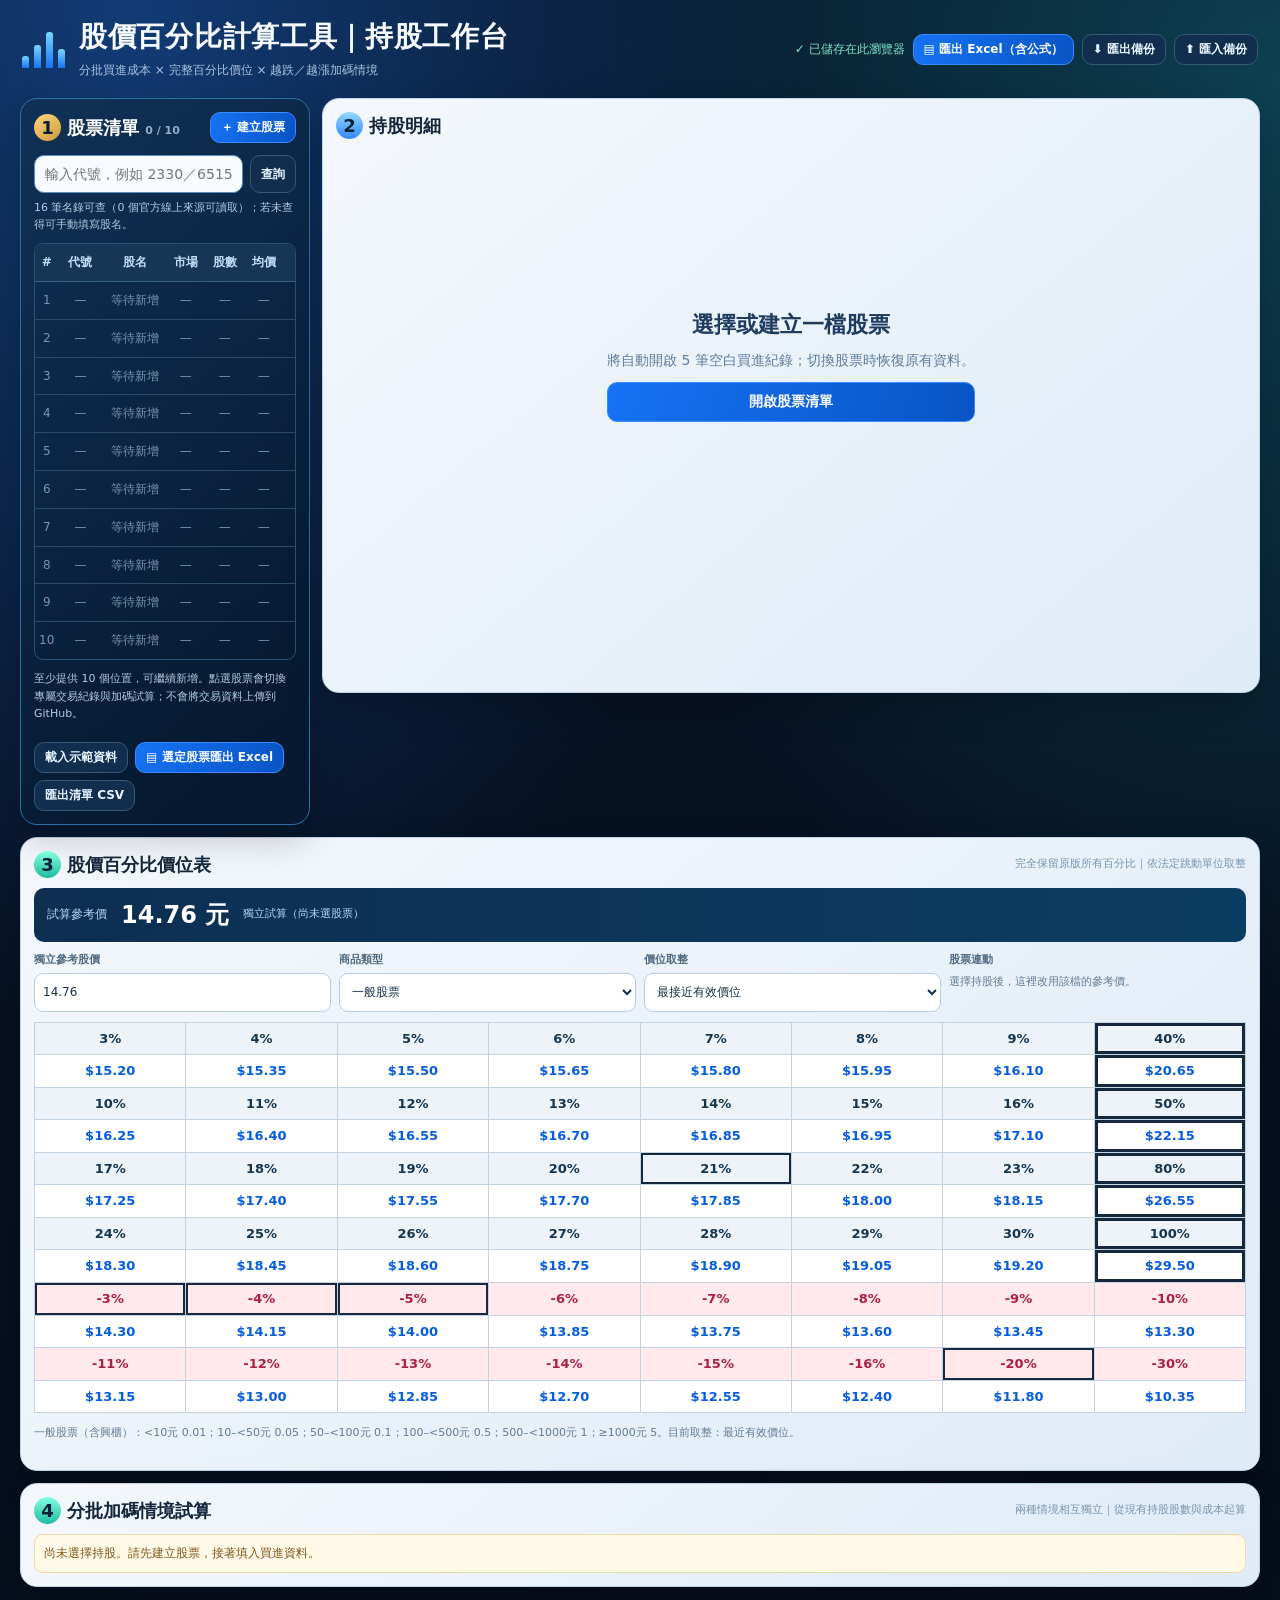
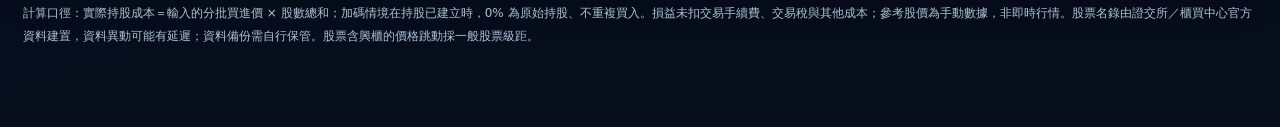
==== index.html @ cc4889be "Initial commit" ====
<!doctype html>
<html lang="zh-Hant">
<head>
<meta charset="utf-8">
<meta name="viewport" content="width=device-width, initial-scale=1, viewport-fit=cover">
<meta name="theme-color" content="#081426">
<meta name="description" content="台股持股管理、分批買進加權成本與漲跌百分比模擬工作台">
<title>股價百分比計算工具｜持股工作台</title>
<style>
:root{color-scheme:dark;--bg:#061021;--navy:#102846;--deep:#08182e;--slate:#193755;--line:#254766;--accent:#57b6ff;--blue:#0867e8;--green:#10d49f;--red:#ff6676;--ink:#13263c;--mute:#7894b0;--white:#f7fbff;--light:#eaf2fc;--card:#fff;--cell:#edf3fa;--radius:17px;--shadow:0 14px 36px #0003}
*{box-sizing:border-box}html{scroll-behavior:smooth}body{margin:0;background:radial-gradient(ellipse at 10% 0%,#123b75 0%,transparent 42%),radial-gradient(ellipse at 100% 5%,#0d4051 0%,transparent 41%),linear-gradient(165deg,#07162a,#060d1b 90%);color:var(--white);font-family:Inter,"Noto Sans TC","PingFang TC","Microsoft JhengHei",system-ui,sans-serif;font-size:14px;font-variant-numeric:tabular-nums;min-height:100vh}
button,input,select{font:inherit}button{cursor:pointer}button:disabled{cursor:not-allowed;opacity:.5}input,select{min-width:0}.shell{max-width:1560px;margin:auto;padding:18px 20px 65px}.topbar{display:flex;align-items:center;justify-content:space-between;gap:18px;padding:0 2px 18px}.brand{display:flex;align-items:center;gap:14px}.logo{display:flex;align-items:end;gap:5px;height:38px}.logo i{display:block;width:7px;border-radius:3px 3px 0 0;background:linear-gradient(#76d7ff,#1773f7)}.logo i:nth-child(1){height:12px}.logo i:nth-child(2){height:23px}.logo i:nth-child(3){height:36px}.logo i:nth-child(4){height:19px}h1{font-size:clamp(21px,2.2vw,30px);margin:0;font-weight:850;letter-spacing:.025em}.tagline{margin:5px 0 0;color:#aac3df;font-size:12px;line-height:1.6}.top-actions{display:flex;align-items:center;gap:8px;flex-wrap:wrap;justify-content:flex-end}.btn{border:1px solid #375777;background:#122e4e;color:#e8f5ff;border-radius:10px;padding:10px 14px;font-weight:750;min-height:39px;transition:.15s}.btn:hover{filter:brightness(1.17)}.btn.primary{background:linear-gradient(105deg,#1673f4,#0954c6);border-color:#398bff;color:white}.btn.ghost{background:#fff;border-color:#ccdcf0;color:#2157aa}.btn.soft{background:#e6f1ff;color:#1557ac;border-color:#a1c8ff}.btn.warn{border-color:#f2b9c0;color:#b4233a;background:#fff4f5}.btn.small{padding:6px 10px;min-height:31px;font-size:12px}.saving{font-size:12px;color:#80e5c6;white-space:nowrap}.dashboard{display:grid;grid-template-columns:minmax(280px,330px) minmax(0,1fr);gap:12px;align-items:start}.dark-panel{background:linear-gradient(140deg,#103156,#061930 87%);border:1px solid #2871a4;border-radius:var(--radius);box-shadow:var(--shadow);min-width:0}.light-panel{background:linear-gradient(140deg,#f4f8fd,#dfebf7);border:1px solid #c0d5e8;color:var(--ink);border-radius:var(--radius);padding:13px;min-width:0;box-shadow:var(--shadow)}.panel-head{display:flex;align-items:center;justify-content:space-between;gap:8px;flex-wrap:wrap;margin-bottom:12px}.panel-head h2,.panel-head h3{font-size:18px;margin:0;font-weight:850}.panel-head small{font-size:11px;color:var(--mute);line-height:1.5}.panel-head .subtle{color:#94afca}.number-badge{display:inline-grid;place-items:center;border-radius:50%;width:27px;height:27px;color:#062136;font-weight:900;background:linear-gradient(145deg,#ffd47d,#c99e3e);margin-right:6px}.number-badge.blue{background:linear-gradient(#94d9ff,#3089ff)}.number-badge.teal{background:linear-gradient(#83ffe1,#1ebca2)}.number-badge.rose{background:linear-gradient(#ffacb8,#ee6782)}
.watchlist{padding:13px;min-height:595px}.watchlist .panel-head h2{color:white}.searchline{display:flex;gap:7px;margin-bottom:7px}.lookup{flex:1;min-width:0;border-radius:10px;background:#f8fbff;border:1px solid #5d8db9;color:#122d4a;padding:10px;font-size:14px}.market-line{color:#b4cbe1;min-height:29px;font-size:11px;line-height:1.5}.watch-scroll{overflow-x:auto;max-width:100%;border-radius:9px;border:1px solid #285176}.watch-table{width:100%;border-collapse:collapse;table-layout:fixed;font-size:12px}.watch-table th{background:#173655;color:#c3def8;border-bottom:1px solid #386080}.watch-table td,.watch-table th{padding:10px 3px;text-align:center;overflow-wrap:anywhere;line-height:1.4}.watch-table tr{border-bottom:1px solid #294b68}.watch-table tr:last-child{border:0}.watch-table tbody tr[data-stock-id]{cursor:pointer}.watch-table tbody tr[data-stock-id]:hover{background:#1d4772}.watch-table tr.selected{background:linear-gradient(90deg,#0e6bee,#174eaa)}.watch-table td.name{font-weight:750}.watch-table .empty-slot{color:#7894b0}.icon-btn{background:transparent;color:inherit;border:0;font-size:15px;padding:4px;min-width:22px}.icon-btn:hover{color:#ff9ea8}.meta{font-size:11px;color:#b4cbe1;line-height:1.6;margin-top:10px}.muted{color:var(--mute)}.right-column{min-width:0}.detail{min-height:595px}.detail-grid{display:grid;grid-template-columns:minmax(175px,.65fr) minmax(0,1.3fr) minmax(175px,.75fr);gap:9px}.section-box{background:#fff;border:1px solid #c7d7e6;border-radius:12px;overflow:hidden;min-width:0}.section-top{padding:9px 10px;font-size:13px;font-weight:850;background:linear-gradient(95deg,#0b2e56,#0c496a);color:white}.summary-box{background:linear-gradient(135deg,#072a50,#0b2442);color:white;border:1px solid #21628b}.summary-box .section-top{background:transparent;color:#a2e5ff}.summary-inner{padding:10px}.summary-number{font-size:24px;font-weight:900;margin:8px 0 3px;overflow-wrap:anywhere}.summary-sub{font-size:12px;color:#b3cbe1;line-height:1.6}.stat-list{display:grid;gap:8px;padding:10px}.stat-row{display:flex;justify-content:space-between;align-items:baseline;gap:10px;padding-bottom:8px;border-bottom:1px solid #e0e9f3}.stat-row:last-child{border:0}.stat-row strong{font-size:16px;text-align:right}.stat-row span{color:#54708a;font-size:12px}.stat-row .gain{color:#007f63}.stat-row .loss{color:#d92d42}.purchase-wrap{padding:8px}.purchase-table{border-collapse:collapse;width:100%;table-layout:fixed;text-align:center;color:#17304c;font-size:12px}.purchase-table th{background:#e4edf7;color:#2b4663}.purchase-table th,.purchase-table td{border:1px solid #cbdbea;padding:5px 3px;overflow-wrap:anywhere}.purchase-table input{width:100%;padding:7px 5px;border:1px solid #bed0e2;border-radius:6px;background:#fbfdff;color:#1a3552;text-align:right;font-size:13px}.purchase-table input:focus,.field input:focus,.field select:focus{outline:2px solid #54a9f6;outline-offset:1px}.purchase-table .disabled-cost{color:#4d6880;font-weight:750;font-size:11px}.tools-row{display:flex;gap:7px;flex-wrap:wrap;align-items:center;padding:8px 0 0}.field-grid{display:grid;grid-template-columns:1.1fr .85fr 1.1fr .85fr;gap:9px;margin-bottom:12px}.field{display:flex;flex-direction:column;gap:5px;min-width:0}.field span{font-size:11px;color:#4e6781;font-weight:750;line-height:1.35}.field input,.field select{min-width:0;max-width:100%;width:100%;padding:10px 9px;border:1px solid #bbcee1;background:#fff;color:#17304c;border-radius:9px;font-size:14px;min-height:39px}.field.inline{flex-direction:row;align-items:center}.field.inline span{min-width:55px}.stock-title{display:flex;align-items:center;gap:9px;flex-wrap:wrap;font-size:20px;font-weight:900}.badge{padding:4px 7px;border-radius:7px;background:#d9eaff;color:#1453ad;font-size:11px}.badge.emerge{background:#fdf0c8;color:#7b5b04}.badge.etf{background:#d9f7ec;color:#047857}.section-note{font-size:11px;line-height:1.65;color:#647b93;min-height:22px}.select-empty{height:430px;display:grid;place-content:center;text-align:center;gap:12px;color:#607d9d;padding:20px}.select-empty strong{font-size:22px;color:#203b60}.flat-actions{display:flex;gap:8px;flex-wrap:wrap;margin-top:10px}
.calculator,.simulators{margin-top:12px}.calculator .panel-head,.simulators .panel-head{margin:0 0 10px}.price-hero{display:flex;align-items:center;gap:14px;flex-wrap:wrap;padding:11px 13px;background:linear-gradient(92deg,#0e2e53,#0b3d61);border-radius:10px;color:white;margin-bottom:11px}.hero-label{font-size:12px;color:#bbd9f2}.hero-price{font-size:24px;font-weight:900}.hero-desc{font-size:11px;color:#b5d9f5;line-height:1.5}.controlstrip{display:grid;grid-template-columns:repeat(4,minmax(0,1fr));gap:8px;margin-bottom:10px}.controlstrip .field input,.controlstrip .field select{font-size:12px;padding:8px}.pct-matrix{width:100%;border-collapse:collapse;table-layout:fixed;color:#163550;font-size:13px}.pct-matrix td{border:1px solid #c4d3e2;text-align:center;padding:7px 3px;min-width:0;overflow-wrap:anywhere;line-height:1.35}.pct-matrix tr:nth-child(4n+1) td,.pct-matrix tr:nth-child(4n+3) td{background:#edf3f8}.pct-matrix .up-head{background:#eef4fb;font-weight:850}.pct-matrix .down-head{background:#ffe9ed!important;color:#ac2041;font-weight:850}.pct-matrix .pct-price{color:#075dde;font-weight:850;background:#fff}.pct-matrix .focus{box-shadow:inset 0 0 0 2px #15283e}.pct-matrix .special{box-shadow:inset 0 0 0 3px #15283e}.pct-mobile{display:none}.pct-group-title{font-size:12px;font-weight:900;margin:10px 0 7px;color:#324f6d}.pct-cards{display:grid;grid-template-columns:repeat(4,minmax(0,1fr));gap:5px}.pct-card{border:1px solid #c7d6e6;border-radius:7px;overflow:hidden;text-align:center;min-width:0;background:white}.pct-card .pc-head{background:#e8f1fb;color:#204563;font-weight:800;padding:6px 2px;font-size:12px}.pct-card .pc-price{font-size:13px;font-weight:850;color:#0565e3;padding:7px 2px;overflow-wrap:anywhere}.pct-card.down .pc-head{background:#ffe5ea;color:#a42644}.pct-card.focus{outline:2px solid #253b55}.pct-card.special{outline:2px solid #253b55}
.simulator-grid{display:grid;grid-template-columns:repeat(2,minmax(0,1fr));gap:10px}.sim-panel{min-width:0;border:1px solid #cbdce9;border-radius:13px;overflow:hidden;background:white}.sim-header{display:flex;gap:9px;align-items:center;justify-content:space-between;padding:10px;flex-wrap:wrap;color:#0c3b46;background:linear-gradient(90deg,#d2f9f0,#effffc)}.sim-header.up{background:linear-gradient(90deg,#ffe5ed,#fff7f9);color:#893048}.sim-header strong{font-size:16px}.sim-header small{display:block;font-size:11px;margin-top:3px;line-height:1.45;color:#587387}.sim-toolbar{display:grid;grid-template-columns:1fr 1fr;gap:8px;padding:9px;background:#f5f9fd}.sim-toolbar .field input{font-size:12px;padding:7px}.scenario-scroller{max-width:100%;overflow-x:auto;border-top:1px solid #d2dfea;scrollbar-color:#8caecf #edf2f7;scrollbar-width:thin}.scenario-table{min-width:890px;width:100%;border-collapse:collapse;table-layout:fixed;color:#17304d;font-size:12px}.scenario-table th,.scenario-table td{border:1px solid #d5e1ec;padding:7px 4px;text-align:center;line-height:1.35;overflow-wrap:anywhere}.scenario-table th{background:#e5eff8;color:#183e5f;font-weight:800}.scenario-table th.group-header{background:#d5e3f2}.scenario-table .sticky-first{position:sticky;left:0;z-index:1;background:#f5f9fc}.scenario-table th.sticky-first{background:#dceaf5;z-index:2}.scenario-table .sticky-second{position:sticky;left:46px;z-index:1;background:#f5f9fc}.scenario-table th.sticky-second{background:#dceaf5;z-index:2}.scenario-table .gain{color:#008b68;font-weight:800}.scenario-table .loss{color:#d82d43;font-weight:800}.scenario-table .zero{color:#475569}.scenario-table tbody tr:hover td{background:#f2f8ff}.sim-cards{display:none;padding:8px}.sim-card{border:1px solid #cfdeec;border-radius:10px;background:#fff;margin-bottom:8px;overflow:hidden}.sim-card-main{display:grid;grid-template-columns:1fr 1fr 1fr;gap:6px;padding:9px}.sim-card-title{display:flex;justify-content:space-between;font-weight:850;background:#edf4fc;padding:9px 10px;gap:8px}.sim-card-title.down{background:#e1faf3}.sim-card-title.up{background:#fff0f3}.sim-card label{color:#667e95;font-size:11px;display:block}.sim-card strong{color:#173551;font-size:14px;overflow-wrap:anywhere}.sim-card strong.gain{color:#007f62}.sim-card strong.loss{color:#cd2c43}.sim-card details{padding:8px 10px;border-top:1px solid #d3e1ec;font-size:12px;color:#1c405c}.sim-card details summary{cursor:pointer;font-weight:800}.return-grid{display:grid;grid-template-columns:repeat(2,1fr);gap:7px;margin-top:8px}.return-box{border-radius:7px;background:#f0f6fc;padding:8px;font-size:11px}.return-box b{display:block;font-size:13px;margin-top:4px}.return-box b.gain{color:#008365}.return-box b.loss{color:#db2741}.scroll-hint{font-size:11px;color:#496b89;background:#eff6fc;padding:7px 10px;border-top:1px solid #d6e2ee}.footnote{color:#aec1d7;font-size:12px;line-height:1.85;padding:15px 3px}.footnote a{color:#9ed5ff}.notice{background:#fff9e8;border:1px solid #f3d89f;color:#80561b;padding:9px;border-radius:9px;font-size:12px;line-height:1.6}.feedback{font-size:12px;line-height:1.5;color:#e8d295}.mobile-tabs,.mobile-bottom{display:none}.empty-state{padding:20px;text-align:center;color:#597b98;background:#f4f9fd;border:1px dashed #b2c8da;border-radius:11px}.hide{display:none!important}.pct-placeholder{color:#587998;padding:25px;text-align:center}.toast{position:fixed;z-index:50;bottom:24px;left:50%;transform:translate(-50%,15px);background:#153958;color:white;border:1px solid #5f8ebd;border-radius:12px;padding:12px 18px;box-shadow:0 18px 35px #0005;opacity:0;pointer-events:none;transition:.2s;max-width:min(92vw,540px);line-height:1.5;font-size:13px}.toast.on{opacity:1;transform:translate(-50%,0)}.sr-only{position:absolute;width:1px;height:1px;padding:0;margin:-1px;overflow:hidden;clip:rect(0,0,0,0);white-space:nowrap;border:0}
@media(max-width:1280px){.dashboard{grid-template-columns:290px minmax(0,1fr)}.detail-grid{grid-template-columns:minmax(0,1fr) minmax(0,1.65fr)}.stats-panel{grid-column:1/-1}.stat-list{grid-template-columns:repeat(3,minmax(0,1fr))}.field-grid{grid-template-columns:repeat(2,minmax(0,1fr))}}
@media(max-width:950px){.dashboard{grid-template-columns:1fr}.watchlist{min-height:0}.detail{min-height:0}.detail-grid{grid-template-columns:minmax(0,1fr) minmax(0,1.4fr)}.simulator-grid{grid-template-columns:1fr}.watch-table td,.watch-table th{padding:8px 4px}}
@media(max-width:640px){.shell{padding:10px 10px calc(90px + env(safe-area-inset-bottom))}.topbar{gap:8px;align-items:flex-start;padding:5px 1px 12px}.brand{gap:9px}.logo{height:30px;gap:4px}.logo i{width:5px}.logo i:nth-child(3){height:28px}h1{font-size:18px}.tagline{font-size:10px;margin-top:3px;max-width:300px}.top-actions{gap:4px}.top-actions .btn{display:none}.top-actions .saving{font-size:10px}.dashboard{display:block}.light-panel{padding:9px;border-radius:13px}.dark-panel{border-radius:13px}.panel-head h2{font-size:16px}.watchlist{padding:10px;min-height:0}.watch-table{font-size:12px}.watch-table td,.watch-table th{padding:10px 4px}.mobile-bottom{position:fixed;z-index:35;bottom:0;left:0;right:0;height:calc(62px + env(safe-area-inset-bottom));padding:0 6px env(safe-area-inset-bottom);background:#071c33;border-top:1px solid #286092;display:grid;grid-template-columns:repeat(4,1fr);box-shadow:0 -8px 24px #0006}.mobile-bottom button{background:transparent;color:#91afcc;border:0;font-weight:800;font-size:11px;display:flex;flex-direction:column;justify-content:center;gap:4px;align-items:center}.mobile-bottom button strong{font-size:19px;line-height:1}.mobile-bottom button.active{color:#69c8ff;background:#123a63}.dashboard-panel,.calculator,.simulators{display:none}.mobile-view-list .list-pane,.mobile-view-detail .detail-pane,.mobile-view-calc .calculator,.mobile-view-sim .simulators{display:block}.mobile-view-detail .list-pane{display:none}.detail-grid{grid-template-columns:1fr}.stats-panel{grid-column:auto}.stat-list{grid-template-columns:repeat(2,minmax(0,1fr))}.stat-row{display:block;padding-bottom:5px}.stat-row strong{display:block;margin-top:4px;text-align:left}.field-grid{grid-template-columns:repeat(2,minmax(0,1fr))}.field input,.field select{font-size:14px}.purchase-table th,.purchase-table td{padding:5px 3px}.controlstrip{grid-template-columns:repeat(2,minmax(0,1fr))}.price-hero{padding:10px}.hero-price{font-size:22px}.pct-matrix{display:none}.pct-mobile{display:block}.pct-group-title{margin:13px 0 6px}.simulator-grid{grid-template-columns:1fr}.sim-toolbar{grid-template-columns:1fr 1fr}.scenario-scroller{display:none}.sim-cards{display:block}.mobile-tabs{display:flex;gap:5px;padding:8px 0}.mobile-tabs button{flex:1;padding:9px 3px;border:1px solid #b9d2ea;background:#e3effb;color:#244d72;font-size:12px;border-radius:8px;font-weight:800}.mobile-tabs button.active{background:#176fe8;border-color:#176fe8;color:white}@media(max-width:640px){.sim-panel.mobile-hide{display:none}}.scroll-hint{display:none}.saving{font-size:10px}.top-actions .mobile-menu{display:block;font-size:12px}.footnote{display:none}.toast{bottom:calc(73px + env(safe-area-inset-bottom))}.select-empty{height:360px}}
@media(min-width:641px){.mobile-menu{display:none!important}}
@media(max-width:385px){.pct-cards{grid-template-columns:repeat(3,minmax(0,1fr))}.field-grid{grid-template-columns:1fr 1fr}.stock-title{font-size:17px}}
@media print{body{background:white;color:#122a43}.shell{padding:0}.top-actions,.mobile-bottom,.btn,.watchlist .searchline,.watchlist .market-line{display:none}.dashboard{display:block}.dark-panel{box-shadow:none}.watchlist{background:white;color:#172e4a;min-height:0}.light-panel{box-shadow:none}.detail-grid{grid-template-columns:1fr 2fr 1fr}.simulator-grid{grid-template-columns:1fr}.scenario-scroller{overflow:visible}.scenario-table{min-width:0}.footnote{color:#37465a}}
</style>
</head>
<body class="mobile-view-list">
<div class="shell">
<header class="topbar"><div class="brand"><div class="logo" aria-hidden="true"><i></i><i></i><i></i><i></i></div><div><h1>股價百分比計算工具｜持股工作台</h1><p class="tagline">分批買進成本 × 完整百分比價位 × 越跌／越漲加碼情境</p></div></div><div class="top-actions"><span class="saving" id="saveIndicator">資料儲存於此瀏覽器</span><button class="btn primary small" id="xlsxBtn" title="將目前選定股票的持股紀錄、百分比及兩種加碼試算匯出成含公式 Excel">▤ 匯出 Excel（含公式）</button><button class="btn small" id="exportBtn">⬇ 匯出備份</button><button class="btn small" id="importBtn">⬆ 匯入備份</button><button class="btn small mobile-menu" id="quickMenu">⋯ 更多</button><input id="importFile" type="file" accept="application/json,.json" class="hide" aria-label="匯入備份檔"></div></header>
<div class="dashboard">
 <aside class="dark-panel watchlist list-pane dashboard-panel" id="stockListSection"><div class="panel-head"><h2><span class="number-badge">1</span>股票清單 <small class="subtle" id="slotCount">0 / 10</small></h2><button id="addStockBtn" class="btn primary small">＋ 建立股票</button></div>
  <label class="sr-only" for="stockCode">輸入代號</label><div class="searchline"><input id="stockCode" class="lookup" placeholder="輸入代號，例如 2330／6515／6987" autocomplete="off" maxlength="12"><button id="lookupBtn" class="btn small">查詢</button></div>
  <div id="lookupHint" class="market-line" role="status">正在載入股票名錄…</div><div id="stockSuggestions" class="meta"></div>
  <div class="watch-scroll"><table class="watch-table"><colgroup><col style="width:9%"><col style="width:17%"><col style="width:25%"><col style="width:14%"><col style="width:16%"><col style="width:14%"><col style="width:5%"></colgroup><thead><tr><th>#</th><th>代號</th><th>股名</th><th>市場</th><th>股數</th><th>均價</th><th><span class="sr-only">刪除</span></th></tr></thead><tbody id="stockRows"></tbody></table></div>
  <p class="meta">至少提供 10 個位置，可繼續新增。點選股票會切換專屬交易紀錄與加碼試算；不會將交易資料上傳到 GitHub。</p>
  <div class="tools-row"><button class="btn small" id="demoBtn">載入示範資料</button><button class="btn primary small" id="xlsxListBtn">▤ 選定股票匯出 Excel</button><button class="btn small" id="csvBtn">匯出清單 CSV</button></div>
 </aside>
 <section class="light-panel detail detail-pane dashboard-panel" id="detailSection"><div class="panel-head"><h2><span class="number-badge blue">2</span><span id="stockHeading">持股明細</span></h2><span class="section-note" id="stockBadge"></span></div><div id="emptyDetail" class="select-empty"><strong>選擇或建立一檔股票</strong><span>將自動開啟 5 筆空白買進紀錄；切換股票時恢復原有資料。</span><button class="btn primary" id="gotoListBtn">開啟股票清單</button></div>
 <div id="detailBody" class="hide"><div class="field-grid"><label class="field"><span>股名（資料源無法辨識時可手動填入）</span><input id="stockName" placeholder="股名" maxlength="60"></label><label class="field"><span>商品類型</span><select id="stockKind"><option value="stock">一般股票</option><option value="etf">ETF</option></select></label><label class="field"><span>參考股價（手動，可模擬）</span><input id="referencePrice" type="number" min="0.01" step="any" inputmode="decimal" placeholder="例如 1025"></label><label class="field"><span>價位取整方式</span><select id="rounding"><option value="nearest">最接近有效價位</option><option value="outward">上漲向上／下跌向下</option><option value="floor">一律向下</option><option value="ceil">一律向上</option><option value="raw">不修正</option></select></label></div>
 <div class="detail-grid"><section class="section-box summary-box"><div class="section-top">▣ 選定股票</div><div class="summary-inner"><div id="summaryStock" style="font-weight:850;font-size:18px">—</div><div class="summary-sub" id="summaryMarket">—</div><div class="summary-number" id="summaryRef">—</div><div class="summary-sub">參考股價（手動輸入，非即時行情）</div><div id="validTickNotice" class="summary-sub" style="margin-top:14px"></div></div></section>
 <section class="section-box"><div class="section-top">▣ 分批買進紀錄（預設 5 筆）</div><div class="purchase-wrap"><table class="purchase-table"><colgroup><col style="width:12%"><col style="width:30%"><col style="width:25%"><col style="width:24%"><col style="width:9%"></colgroup><thead><tr><th>序</th><th>價格（元）</th><th>股數</th><th>投入成本</th><th>刪</th></tr></thead><tbody id="purchaseRows"></tbody></table><div class="tools-row"><button class="btn primary small" id="xlsxDetailBtn">▤ 匯出含公式 Excel</button><button class="btn soft small" id="addPurchaseBtn">＋ 增加一筆</button><button class="btn ghost small" id="resetPurchaseBtn">清空買進資料</button></div><p class="section-note" id="purchaseWarning"></p></div></section>
 <section class="section-box stats-panel"><div class="section-top">▣ 持股統計（實際輸入）</div><div class="stat-list"><div class="stat-row"><span>累積股數</span><strong id="statQty">—</strong></div><div class="stat-row"><span>持有總成本</span><strong id="statCost">—</strong></div><div class="stat-row"><span>加權均價</span><strong id="statAvg">—</strong></div><div class="stat-row"><span>參考市值</span><strong id="statMarketValue">—</strong></div><div class="stat-row"><span>帳面損益</span><strong id="statPnL">—</strong></div><div class="stat-row"><span>損益率</span><strong id="statReturn">—</strong></div></div></section></div>
 </div></section>
</div>
<section class="light-panel calculator" id="calcSection"><div class="panel-head"><h2><span class="number-badge teal">3</span>股價百分比價位表</h2><small>完全保留原版所有百分比｜依法定跳動單位取整</small></div>
 <div class="price-hero"><span class="hero-label">試算參考價</span><strong class="hero-price" id="calcPrice">14.76 元</strong><span class="hero-desc" id="calcStock">獨立試算（尚未選股票）</span></div>
 <div id="standaloneControls" class="controlstrip"><label class="field"><span>獨立參考股價</span><input id="standalonePrice" type="number" min="0.01" step="any" value="14.76" inputmode="decimal"></label><label class="field"><span>商品類型</span><select id="standaloneKind"><option value="stock">一般股票</option><option value="etf">ETF</option></select></label><label class="field"><span>價位取整</span><select id="standaloneRounding"><option value="nearest">最接近有效價位</option><option value="outward">上漲向上／下跌向下</option><option value="floor">一律向下</option><option value="ceil">一律向上</option><option value="raw">不修正</option></select></label><div class="field"><span>股票連動</span><div class="section-note">選擇持股後，這裡改用該檔的參考價。</div></div></div>
 <div id="pctGrid" class="pct-matrix-wrapper"><table class="pct-matrix" aria-label="所有百分比價位"><tbody id="percentDesktop"></tbody></table><div id="percentMobile" class="pct-mobile"></div></div><div id="pctEmpty" class="pct-placeholder hide">這檔股票尚未設定參考股價。請切到「持股明細」填入價格。</div><p class="section-note" id="tickRuleLine">一般股票的跳動單位依價位級距計算；ETF 則採不同級距。</p>
</section>
<section class="light-panel simulators" id="simSection"><div class="panel-head"><h2><span class="number-badge teal">4</span>分批加碼情境試算</h2><small>兩種情境相互獨立｜從現有持股股數與成本起算</small></div><div id="simNote" class="notice">尚未選擇持股。可先使用上方百分比表；新增股票後才能進行連動模擬。</div>
 <div class="mobile-tabs"><button type="button" class="active" data-simtab="down">↓ 越跌越買</button><button type="button" data-simtab="up">↑ 越漲越買</button></div>
 <div class="simulator-grid" id="simGrid">
 <section class="sim-panel" id="downPanel"><div class="sim-header"><div><strong>↓ 越跌越買</strong><small>跌至指定階段逐筆加碼，並觀察回漲損益</small></div><span class="badge">風險情境</span></div><div class="sim-toolbar"><label class="field"><span>加碼階梯 %（以逗號分隔）</span><input id="downSteps" value="0,-3,-5,-10,-15,-20,-30" aria-label="下跌百分比階梯"></label><label class="field"><span>每階預計加碼股數</span><input id="downQty" type="number" min="1" step="1" inputmode="numeric" value="1000"></label></div><div class="scenario-scroller"><table class="scenario-table" id="downTable"></table></div><div class="sim-cards" id="downCards"></div><div class="scroll-hint">⇆ 表格可橫向捲動；左側「序／階段」固定顯示。</div></section>
 <section class="sim-panel" id="upPanel"><div class="sim-header up"><div><strong>↑ 越漲越買</strong><small>漲至指定階段逐筆加碼，並觀察回跌損益</small></div><span class="badge">風險情境</span></div><div class="sim-toolbar"><label class="field"><span>加碼階梯 %（以逗號分隔）</span><input id="upSteps" value="0,3,5,10,15,20,30" aria-label="上漲百分比階梯"></label><label class="field"><span>每階預計加碼股數</span><input id="upQty" type="number" min="1" step="1" inputmode="numeric" value="1000"></label></div><div class="scenario-scroller"><table class="scenario-table" id="upTable"></table></div><div class="sim-cards" id="upCards"></div><div class="scroll-hint">⇆ 表格可橫向捲動；手機版可展開各階段的回漲／回跌損益。</div></section></div>
</section>
<footer class="footnote">計算口徑：實際持股成本＝輸入的分批買進價 × 股數總和；加碼情境在持股已建立時，0% 為原始持股、不重複買入。損益未扣交易手續費、交易稅與其他成本；參考股價為手動數據，非即時行情。股票名錄由證交所／櫃買中心官方資料建置，資料異動可能有延遲；資料備份需自行保管。股票含興櫃的價格跳動採一般股票級距。</footer>
</div>
<nav class="mobile-bottom" aria-label="手機主選單"><button data-view="list" class="active"><strong>▦</strong>股票清單</button><button data-view="detail"><strong>▣</strong>持股明細</button><button data-view="calc"><strong>▥</strong>百分比表</button><button data-view="sim"><strong>▤</strong>加碼試算</button></nav>
<div id="toast" class="toast" role="status" aria-live="polite"></div>
<script src="./excel_export.js"></script>
<script>
'use strict';
(()=>{
const KEY='tw-stock-workbench-v2';
const $=id=>document.getElementById(id);
const defaults=()=>({version:2,selected:null,stocks:[],standalone:{reference:'14.76',kind:'stock',rounding:'nearest'}});
let state=loadState(), directory=new Map(),lookupStatus='載入名錄中…',mobileTab='down', saveTimer;
const gridRows=[[3,4,5,6,7,8,9,40],[10,11,12,13,14,15,16,50],[17,18,19,20,21,22,23,80],[24,25,26,27,28,29,30,100],[-3,-4,-5,-6,-7,-8,-9,-10],[-11,-12,-13,-14,-15,-16,-20,-30]];
const mobileUp=[...Array.from({length:28},(_,i)=>i+3),40,50,80,100];
const mobileDown=[...Array.from({length:14},(_,i)=>-i-3),-20,-30];
const n=v=>{if(v===''||v===null||v===undefined)return NaN;const x=Number(v);return Number.isFinite(x)?x:NaN};
const clean=v=>Number.isFinite(v)?Math.round((v+Number.EPSILON)*100)/100:0;
const fmt=(v,d=2)=>Number.isFinite(v)?v.toLocaleString('zh-TW',{minimumFractionDigits:d,maximumFractionDigits:d}):'—';
const money=v=>Number.isFinite(v)?'$'+fmt(v):'—';
const pct=v=>Number.isFinite(v)?fmt(100*v)+'%':'—';
const signed=v=>!Number.isFinite(v)?'—':(v>0?'+':'')+fmt(v);
const pcls=v=>!Number.isFinite(v)||Math.abs(v)<1e-8?'zero':v>0?'gain':'loss';
const html=s=>String(s??'').replace(/[&<>"']/g,c=>({'&':'&amp;','<':'&lt;','>':'&gt;','"':'&quot;',"'":'&#39;'}[c]));
const id=()=>typeof crypto!=='undefined'&&crypto.randomUUID?crypto.randomUUID():'id'+Date.now()+Math.random().toString(36).slice(2);
function seedBuys(){return Array.from({length:5},()=>({price:'',qty:''}));}
function newStock(code,name,market,kind){return {id:id(),code,name:name||'',market:market||'待確認',kind:kind||(/^00\d{3,5}[A-Za-z]?$/.test(code)?'etf':'stock'),reference:'',rounding:'nearest',buys:seedBuys(),downSteps:'0,-3,-5,-10,-15,-20,-30',upSteps:'0,3,5,10,15,20,30',downQty:'1000',upQty:'1000'};}
function loadState(){try{const j=JSON.parse(localStorage.getItem(KEY)||'null');if(j&&j.version===2&&Array.isArray(j.stocks)&&j.stocks.length<=200&&typeof j.standalone==='object')return j;}catch(e){console.warn('載入本機紀錄失敗',e);}return defaults();}
function save(){try{localStorage.setItem(KEY,JSON.stringify(state));$('saveIndicator').textContent='✓ 已儲存在此瀏覽器';clearTimeout(saveTimer);saveTimer=setTimeout(()=>$('saveIndicator').textContent='資料儲存於此瀏覽器',1400);}catch(e){$('saveIndicator').textContent='⚠ 儲存失敗';toast('無法儲存。請確認瀏覽器儲存空間或無痕模式。');}}
function current(){return state.stocks.find(s=>s.id===state.selected)||null;}
function toast(msg){$('toast').textContent=msg;$('toast').classList.add('on');clearTimeout(toast._t);toast._t=setTimeout(()=>$('toast').classList.remove('on'),4000);}
function holding(s){let qty=0,cost=0,incomplete=0;for(const b of s.buys){if(b.price===''&&b.qty==='')continue;const price=n(b.price),amount=n(b.qty);if(!(price>0&&Number.isInteger(amount)&&amount>0)){incomplete++;continue;}qty+=amount;cost+=price*amount;}return{qty,cost,avg:qty?cost/qty:0,incomplete};}
// Fixed tick grid in cents; floor/ceil search across adjoining price bands avoids boundary errors.
function tickBands(kind){return kind==='etf'?[[0,5000,1],[5000,Infinity,5]]:[[0,1000,1],[1000,5000,5],[5000,10000,10],[10000,50000,50],[50000,100000,100],[100000,Infinity,500]];}
function priceNeighbors(raw,kind){const x=raw*100;let low=NaN,high=NaN;for(const [lo,hi,tick]of tickBands(kind)){const min=lo;const max=hi===Infinity?Infinity:hi-tick;const down=Math.floor((x+1e-8)/tick)*tick;const up=Math.ceil((x-1e-8)/tick)*tick;const a=Math.min(max,Math.max(min,down));const b=Math.min(max,Math.max(min,up));if(a<=x+1e-7&&(Number.isNaN(low)||a>low))low=a;if(b>=x-1e-7&&(Number.isNaN(high)||b<high))high=b;}
 // Also consider band starting prices, which can be the nearest valid price at a boundary.
 for(const [lo] of tickBands(kind)){if(lo<=x+1e-7&&(Number.isNaN(low)||lo>low))low=lo;if(lo>=x-1e-7&&(Number.isNaN(high)||lo<high))high=lo;}
 return{low:low/100,high:high/100};}
function priceAt(base,change,kind,rounding){const raw=base*(1+change/100);if(change===0||!(raw>=0)||rounding==='raw')return raw;const {low,high}=priceNeighbors(raw,kind);if(rounding==='floor')return low;if(rounding==='ceil')return high;if(rounding==='outward')return change<0?low:change>0?high:(Math.abs(raw-low)<=Math.abs(high-raw)?low:high);return Math.abs(raw-low)<Math.abs(high-raw)?low:high;}
function tickAt(p,kind){return tickBands(kind).find(([lo,hi])=>p*100>=lo-1e-7&&p*100<hi-1e-7)?.[2]/100||0.01;}
function parseSteps(raw,direction){const parts=String(raw).split(/[,，\s;；]+/).map(t=>t.trim()).filter(Boolean);let vals=parts.map(Number).filter(Number.isFinite).filter(v=>direction==='down'?v<=0&&v>=-99:v>=0&&v<=500);vals=[...new Set([0,...vals])];vals.sort((a,b)=>direction==='down'?b-a:a-b);return vals.slice(0,25);}
const embedded=[['2330','台積電','上市'],['2317','鴻海','上市'],['2454','聯發科','上市'],['2881','富邦金','上市'],['2308','台達電','上市'],['2345','智邦','上市'],['3706','神達','上市'],['6669','緯穎','上市'],['3017','奇鋐','上市'],['8299','群聯','上櫃'],['8996','高力','上市'],['6515','穎崴','上市'],['0050','元大台灣50','上市'],['0056','元大高股息','上市'],['00878','國泰永續高股息','上市'],['00929','復華台灣科技優息','上市']];
function normalizeEntry(row,market){const code=String(row.code??row.SecuritiesCompanyCode??row['公司代號']??row.Code??row['證券代號']??row['代號']??'').trim();const name=String(row.name??row.CompanyAbbreviation??row['公司簡稱']??row['公司名稱']??row.Name??row['證券名稱']??row['名稱']??'').trim();if(!/^[A-Z0-9]{4,8}$/i.test(code)||!name)return null;return {code,name,market:row.market||market,kind:row.kind||(/^00[0-9A-Z]{2,6}$/i.test(code)?'etf':'stock')};}
function mergeDirectory(rows,market){let count=0;for(const row of rows){const entry=normalizeEntry(row,market);if(entry){directory.set(entry.code.toUpperCase(),entry);count++;}}return count;}
async function getJson(url,ms=12000){const ctrl=new AbortController();const timer=setTimeout(()=>ctrl.abort(),ms);try{const res=await fetch(url,{signal:ctrl.signal,cache:'no-store'});if(!res.ok)throw new Error('HTTP '+res.status);const data=await res.json();if(!Array.isArray(data))throw new Error('不是陣列');return data;}finally{clearTimeout(timer);}}
async function loadDirectory(){let offline=directory.size;try{const data=await getJson('./stocks.json',7000);mergeDirectory(data,'資料檔');offline=directory.size;}catch(e){console.info('未載入靜態股票名錄',e.message);}updateDirectoryHint(`內建名錄 ${offline} 筆，連線更新上市／櫃／興櫃中…`);
 const sources=[['上市','https://openapi.twse.com.tw/v1/opendata/t187ap03_L'],['上櫃','https://www.tpex.org.tw/openapi/v1/mopsfin_t187ap03_O'],['興櫃','https://www.tpex.org.tw/openapi/v1/mopsfin_t187ap03_R'],['上市 ETF 等','https://openapi.twse.com.tw/v1/exchangeReport/STOCK_DAY_ALL']];
 let ok=0;await Promise.allSettled(sources.map(async([market,url])=>{try{const rows=await getJson(url,11000);const count=mergeDirectory(rows,market);if(count)ok++;}catch(e){console.info(market+' 查詢來源受限：'+e.message);}}));
 updateDirectoryHint(`${directory.size} 筆名錄可查（${ok} 個官方線上來源可讀取）；若未查得可手動填寫股名。`);
 for(const s of state.stocks){if(!s.name||s.market==='待確認'){const item=directory.get(s.code.toUpperCase());if(item){if(!s.name)s.name=item.name;if(s.market==='待確認')s.market=item.market;}}}save();renderList();renderDetail();}
function updateDirectoryHint(t){lookupStatus=t;$('lookupHint').textContent=t;}
function queryCode(){const code=$('stockCode').value.trim().toUpperCase();const found=directory.get(code);if(!code){$('stockSuggestions').textContent='';return null;} $('stockSuggestions').textContent=found?`找到：${code} ${found.name}（${found.market}），可新增。`:`${code}：目前名錄未找到；仍可新增，並自行輸入股名。`;return found;}
function create(){const code=$('stockCode').value.trim().toUpperCase();if(!/^[0-9A-Z]{4,8}$/.test(code)){toast('請輸入 4 至 8 碼股票／ETF 代號。');return;}const match=state.stocks.find(s=>s.code.toUpperCase()===code);if(match){state.selected=match.id;save();renderAll();setView('detail');toast('這檔股票已存在，已切換到原有紀錄。');return;}if(state.stocks.length>=200){toast('此版本最多可建立 200 檔。');return;}const item=directory.get(code);const s=newStock(code,item?.name||'',item?.market||'待確認',item?.kind);state.stocks.push(s);state.selected=s.id;$('stockCode').value='';$('stockSuggestions').textContent='';save();renderAll();setView('detail');toast(`已建立 ${code}；右側已準備 5 筆空白買進欄位。`);}
function renderList(){const tbody=$('stockRows');const rows=state.stocks.map((s,i)=>{const h=holding(s);return `<tr data-stock-id="${html(s.id)}" class="${s.id===state.selected?'selected':''}" tabindex="0" aria-label="選取 ${html(s.code)} ${html(s.name)}"><td>${i+1}</td><td><b>${html(s.code)}</b></td><td class="name">${html(s.name||'待填股名')}</td><td>${html(s.market||'—')}</td><td>${h.qty?fmt(h.qty,0):'—'}</td><td>${h.qty?fmt(h.avg):'—'}</td><td><button class="icon-btn" data-delete="${html(s.id)}" aria-label="刪除 ${html(s.code)}" title="刪除股票">×</button></td></tr>`}).join('');let blanks='';for(let i=state.stocks.length;i<Math.max(state.stocks.length,10);i++)blanks+=`<tr class="empty-slot"><td>${i+1}</td><td>—</td><td>等待新增</td><td>—</td><td>—</td><td>—</td><td></td></tr>`;tbody.innerHTML=rows+blanks;$('slotCount').textContent=`${state.stocks.length} / ${Math.max(10,state.stocks.length)}`;}
function setView(view){if(!['list','detail','calc','sim'].includes(view))return;document.body.classList.remove('mobile-view-list','mobile-view-detail','mobile-view-calc','mobile-view-sim');document.body.classList.add('mobile-view-'+view);document.querySelectorAll('.mobile-bottom button').forEach(b=>b.classList.toggle('active',b.dataset.view===view));window.scrollTo({top:0,behavior:'instant'});}
function renderDetail(){const s=current();$('detailBody').classList.toggle('hide',!s);$('emptyDetail').classList.toggle('hide',!!s);$('stockHeading').textContent=s?`${s.code} ${s.name||'（股名待填）'}`:'持股明細';$('stockBadge').textContent=s?`${s.market||'待確認'}｜點選清單切換`:'';if(!s)return;
 $('stockName').value=s.name||'';$('stockKind').value=s.kind||'stock';$('referencePrice').value=s.reference??'';$('rounding').value=s.rounding||'nearest';$('purchaseRows').innerHTML=s.buys.map((b,i)=>`<tr><td>${i+1}</td><td><input aria-label="第${i+1}筆買進價格" data-row="${i}" data-key="price" type="number" min="0.01" step="any" inputmode="decimal" placeholder="買價" value="${html(b.price)}"></td><td><input aria-label="第${i+1}筆買進股數" data-row="${i}" data-key="qty" type="number" min="1" step="1" inputmode="numeric" placeholder="股數" value="${html(b.qty)}"></td><td class="disabled-cost" id="lineCost${i}">—</td><td><button class="icon-btn" data-row-remove="${i}" aria-label="清空第${i+1}筆">×</button></td></tr>`).join('');$('addPurchaseBtn').disabled=s.buys.length>=50;renderDetailComputed();}
function renderDetailComputed(){const s=current();if(!s)return;const h=holding(s),ref=n(s.reference);$('summaryStock').textContent=`${s.code} ${s.name||'待填股名'}`;$('summaryMarket').textContent=s.market||'待確認';$('summaryRef').textContent=ref>0?fmt(ref)+' 元':'尚未輸入';$('validTickNotice').textContent=ref>0&&s.rounding!=='raw'&&Math.abs(priceNeighbors(ref,s.kind).low-ref)>0.0001&&Math.abs(priceNeighbors(ref,s.kind).high-ref)>0.0001?'提醒：參考股價不在目前商品的有效跳動價位；試算值將依跳動單位修正。':'';
 $('statQty').textContent=fmt(h.qty,0)+' 股';$('statCost').textContent=money(h.cost);$('statAvg').textContent=h.qty?fmt(h.avg)+' 元':'—';$('statMarketValue').textContent=h.qty&&ref>0?money(h.qty*ref):'—';const pn=h.qty&&ref>0?h.qty*ref-h.cost:NaN;const rate=h.cost>0&&ref>0?pn/h.cost:NaN;for(const [id,value,output]of [['statPnL',pn,money(pn)],['statReturn',rate,pct(rate)]]){const el=$(id);el.textContent=output;el.className=pcls(value);}
 $('purchaseWarning').textContent=h.incomplete?`有 ${h.incomplete} 筆買進紀錄尚未同時填妥「正數價格」及「正整數股數」，暫不計入持股成本。`:'實際交易紀錄與下方模擬加碼分開保存；不含手續費與交易稅。';
 s.buys.forEach((b,i)=>{const el=$('lineCost'+i),price=n(b.price),qty=n(b.qty);if(el)el.textContent=price>0&&Number.isInteger(qty)&&qty>0?money(price*qty):'—';});}
function calcContext(){const s=current();return s?{price:n(s.reference),kind:s.kind,rounding:s.rounding,stock:s}: {price:n(state.standalone.reference),kind:state.standalone.kind,rounding:state.standalone.rounding,stock:null};}
function renderPercent(){const c=calcContext(),valid=c.price>0;$('calcPrice').textContent=valid?fmt(c.price)+' 元':'未設定';$('calcStock').textContent=c.stock?`${c.stock.code} ${c.stock.name||'（待填股名）'}｜${c.stock.market}｜非即時價格`:'獨立試算（尚未選股票）';$('standaloneControls').classList.toggle('hide',!!c.stock);$('pctGrid').classList.toggle('hide',!valid);$('pctEmpty').classList.toggle('hide',valid);$('tickRuleLine').textContent=`${c.kind==='etf'?'ETF：未滿50元每跳0.01，50元起每跳0.05':'一般股票（含興櫃）：<10元 0.01；10–<50元 0.05；50–<100元 0.1；100–<500元 0.5；500–<1000元 1；≥1000元 5'}。目前取整：${({nearest:'最近有效價位',outward:'上漲向上／下跌向下',floor:'向下',ceil:'向上',raw:'不修正'})[c.rounding]}。`;
 if(!valid)return;let table='';for(const row of gridRows){table+='<tr>';for(const v of row){const special=[40,50,80,100].includes(v),focus=[21,-3,-4,-5,-20].includes(v);table+=`<td class="${v<0?'down-head':'up-head'} ${special?'special':''} ${focus?'focus':''}">${v}%</td>`;}table+='</tr><tr>';for(const v of row){table+=`<td class="pct-price ${[40,50,80,100].includes(v)?'special':''}">${money(priceAt(c.price,v,c.kind,c.rounding))}</td>`;}table+='</tr>';} $('percentDesktop').innerHTML=table;
 const group=(title,values,down)=>`<div class="pct-group-title">${title}</div><div class="pct-cards">${values.map(v=>`<div class="pct-card ${down?'down':''} ${[21,-3,-4,-5,-20].includes(v)?'focus':''} ${[40,50,80,100].includes(v)?'special':''}"><div class="pc-head">${v}%</div><div class="pc-price">${fmt(priceAt(c.price,v,c.kind,c.rounding))}</div></div>`).join('')}</div>`;
 $('percentMobile').innerHTML=group('上漲：+3%～+30% 及 +40／50／80／100%',mobileUp,false)+group('下跌：-3%～-16% 及 -20／-30%',mobileDown,true);}
function buildScenario(c,side){const s=c.stock, base=holding(s),steps=parseSteps(s[side+'Steps'],side),addQty=n(s[side+'Qty']),validQty=Number.isInteger(addQty)&&addQty>0;let qty=base.qty,cost=base.cost;const rows=[];for(let i=0;i<steps.length;i++){const change=steps[i],price=priceAt(c.price,change,c.kind,c.rounding);const add=(i===0?(base.qty===0&&validQty?addQty:0):validQty?addQty:0);qty+=add;cost+=add*price;rows.push({step:change,price,add,qty,cost,avg:qty?cost/qty:NaN,value:qty*price,pnl:qty*price-cost,rate:cost?qty*price/cost-1:NaN});}return{rows,qtyValid:validQty,base};}
function renderScenarioTable(side,sc){const rows=sc.rows,targets=rows.slice(1).reverse();const title=side==='down'?'當回漲時':'當回跌時';const headers=['序','階段','試算價','本階加買','累積股數','持有成本','平均成本','帳面損益','損益率'];let h=`<colgroup><col style="width:46px"><col style="width:66px"></colgroup><thead><tr>`;headers.forEach((s,i)=>h+=`<th class="${i===0?'sticky-first':i===1?'sticky-second':''}" rowspan="2">${s}</th>`);h+=`<th colspan="${targets.length}" class="group-header">${title}（假設已買到較遠階段）</th></tr><tr>`;targets.forEach(t=>h+=`<th>買到 ${t.step}%<br>回本列價格</th>`);h+='</tr></thead><tbody>';
 rows.forEach((r,i)=>{h+=`<tr><td class="sticky-first">${i+1}</td><td class="sticky-second"><b>${i===0?'起點':r.step+'%'}</b></td><td>${fmt(r.price)}</td><td>${fmt(r.add,0)}</td><td>${fmt(r.qty,0)}</td><td>${money(r.cost)}</td><td>${fmt(r.avg)}</td><td class="${pcls(r.pnl)}">${money(r.pnl)}</td><td class="${pcls(r.rate)}">${pct(r.rate)}</td>`;targets.forEach(t=>{if(t.step===r.step||(side==='down'?t.step>r.step:t.step<r.step)||!t.cost){h+='<td>—</td>';return;}const rate=t.qty*r.price/t.cost-1;h+=`<td class="${pcls(rate)}">${pct(rate)}</td>`;});h+='</tr>';});$(''+side+'Table').innerHTML=h+'</tbody>';
 let cards='';rows.forEach((r,i)=>{const returns=targets.filter(t=>(side==='down'?t.step<r.step:t.step>r.step)&&t.cost>0).map(t=>{const rate=t.qty*r.price/t.cost-1;return `<div class="return-box">加碼至 ${t.step}% 後回本階<b class="${pcls(rate)}">${pct(rate)}</b></div>`}).join('');cards+=`<article class="sim-card"><div class="sim-card-title ${side}"><span>${i===0?'原始持股／0%':(r.step+'%')}${i===0&&sc.base.qty===0?'（首筆模擬）':''}</span><span>${fmt(r.price)} 元</span></div><div class="sim-card-main"><div><label>本階加買</label><strong>${fmt(r.add,0)} 股</strong></div><div><label>累積股數</label><strong>${fmt(r.qty,0)}</strong></div><div><label>加權均價</label><strong>${fmt(r.avg)}</strong></div><div><label>持有總成本</label><strong>${money(r.cost)}</strong></div><div><label>帳面損益</label><strong class="${pcls(r.pnl)}">${money(r.pnl)}</strong></div><div><label>損益率</label><strong class="${pcls(r.rate)}">${pct(r.rate)}</strong></div></div>${returns?`<details><summary>${side==='down'?'回漲':'回跌'}損益試算（${(returns.match(/class="return-box"/g)||[]).length} 個情境）</summary><div class="return-grid">${returns}</div></details>`:''}</article>`;});$(''+side+'Cards').innerHTML=cards;}
function renderSim(){const c=calcContext(),valid=!!c.stock&&c.price>0;$('simGrid').classList.toggle('hide',!valid);$('simNote').classList.toggle('hide',valid);if(!valid){$('simNote').textContent=!c.stock?'尚未選擇持股。請先建立股票，接著填入買進資料。':'請先在持股明細設定有效的參考股價，才能進行連動模擬。';return;}const s=c.stock;for(const side of ['down','up']){$(side+'Steps').value=s[side+'Steps'];$(side+'Qty').value=s[side+'Qty'];const sc=buildScenario(c,side);renderScenarioTable(side,sc);}$('simNote').textContent='';applySimTab();}
function applySimTab(){document.querySelectorAll('[data-simtab]').forEach(b=>b.classList.toggle('active',b.dataset.simtab===mobileTab));for(const side of ['down','up'])$(side+'Panel').classList.toggle('mobile-hide',side!==mobileTab);}
function renderComputed(){renderList();renderDetailComputed();renderPercent();renderSim();}
function renderAll(){renderList();renderDetail();renderPercent();renderSim();queryCode();}
function exportBlob(blob,name){const url=URL.createObjectURL(blob);const a=document.createElement('a');a.href=url;a.download=name;document.body.appendChild(a);a.click();a.remove();setTimeout(()=>URL.revokeObjectURL(url),1500);}
function exportBackup(){const stamp=new Date().toLocaleDateString('sv-SE');exportBlob(new Blob([JSON.stringify({...state,exportedAt:new Date().toISOString()},null,2)],{type:'application/json'}),`持股工作台_備份_${stamp}.json`);toast('已匯出 JSON 備份。請妥善保管交易資料。');}
function exportCsv(){const row=(items)=>items.map(v=>'"'+String(v??'').replace(/"/g,'""')+'"').join(',');const lines=[row(['代號','股名','市場','商品類型','累積股數','持有總成本','加權均價','參考股價','帳面損益','損益率'])];for(const s of state.stocks){const h=holding(s),ref=n(s.reference),pnl=h.qty&&ref>0?h.qty*ref-h.cost:'';lines.push(row([s.code,s.name,s.market,s.kind,h.qty,h.cost,h.avg||'',s.reference,pnl,h.cost&&pnl!==''?pnl/h.cost:'']));}exportBlob(new Blob(['\ufeff'+lines.join('\r\n')],{type:'text/csv;charset=utf-8'}),'持股清單.csv');}
function importBackup(file){if(!file)return;if(file.size>5e6){toast('備份檔太大，請確認檔案。');return;}file.text().then(t=>{let j;try{j=JSON.parse(t);}catch{throw Error('JSON 格式錯誤');}if(!j||j.version!==2||!Array.isArray(j.stocks)||j.stocks.length>200||!j.standalone||typeof j.standalone!=='object')throw Error('不是本工具的 v2 備份檔');if(!j.stocks.every(s=>s&&typeof s.code==='string'&&Array.isArray(s.buys)&&s.buys.length<=50&&typeof s.id==='string'))throw Error('交易紀錄結構不符');if(!confirm(`將以備份中的 ${j.stocks.length} 檔股票覆蓋目前資料，確定匯入？（建議先匯出原資料）`))return;state={version:2,selected:j.selected,stocks:j.stocks,standalone:j.standalone};if(!current())state.selected=state.stocks[0]?.id||null;save();renderAll();toast('備份已匯入，股票及交易紀錄已恢復。');}).catch(e=>toast('匯入失敗：'+e.message)).finally(()=>$('importFile').value='');}
function loadDemo(){if(state.stocks.length&&!confirm('示範資料會新增一檔 2330（不覆蓋現有股票）。繼續？'))return;const prior=state.stocks.find(s=>s.code==='2330');if(prior){state.selected=prior.id;renderAll();setView('detail');toast('已切換現有 2330，不會覆蓋你的資料。');return;}const s=newStock('2330','台積電','上市','stock');s.reference='1025';s.buys=[{price:'900',qty:'1000'},{price:'920',qty:'500'},{price:'950',qty:'500'},{price:'980',qty:'500'},{price:'1000',qty:'500'}];state.stocks.push(s);state.selected=s.id;save();renderAll();setView('detail');toast('已載入示範：持股 3,000 股、成本 2,825,000 元、均價 941.67 元。');}
$('addStockBtn').addEventListener('click',create);$('lookupBtn').addEventListener('click',()=>{const found=queryCode();if(found)toast(`${found.code} ${found.name}（${found.market}）`);else toast('目前無法辨識股名，可先新增代號，再在右側手動輸入股名。');});$('stockCode').addEventListener('input',queryCode);$('stockCode').addEventListener('keydown',e=>{if(e.key==='Enter')create();});
$('stockRows').addEventListener('click',e=>{const del=e.target.closest('[data-delete]');if(del){e.stopPropagation();const s=state.stocks.find(x=>x.id===del.dataset.delete);if(!s)return;if(!confirm(`刪除 ${s.code} ${s.name||''}，包含全部交易紀錄？（建議先匯出備份）`))return;state.stocks=state.stocks.filter(x=>x.id!==s.id);if(state.selected===s.id)state.selected=state.stocks[0]?.id||null;save();renderAll();return;}const tr=e.target.closest('[data-stock-id]');if(!tr)return;state.selected=tr.dataset.stockId;save();renderAll();setView('detail');});$('stockRows').addEventListener('keydown',e=>{if((e.key==='Enter'||e.key===' ')&&e.target.matches('tr[data-stock-id]')){e.preventDefault();e.target.click();}});
$('stockName').addEventListener('input',e=>{const s=current();if(!s)return;s.name=e.target.value;save();renderList();$('stockHeading').textContent=`${s.code} ${s.name||'（股名待填）'}`;$('summaryStock').textContent=`${s.code} ${s.name||'待填股名'}`;$('calcStock').textContent=`${s.code} ${s.name||'（待填股名）'}｜${s.market}｜非即時價格`;});
$('stockKind').addEventListener('change',e=>{const s=current();if(!s)return;s.kind=e.target.value;save();renderComputed();});
$('referencePrice').addEventListener('input',e=>{const s=current();if(!s)return;s.reference=e.target.value;save();renderComputed();});$('rounding').addEventListener('change',e=>{const s=current();if(!s)return;s.rounding=e.target.value;save();renderComputed();});
$('purchaseRows').addEventListener('input',e=>{const el=e.target;if(!el.matches('[data-key]'))return;const s=current();if(!s)return;const i=Number(el.dataset.row);if(!s.buys[i])return;s.buys[i][el.dataset.key]=el.value;save();renderComputed();});
$('purchaseRows').addEventListener('click',e=>{const btn=e.target.closest('[data-row-remove]');if(!btn)return;const s=current();if(!s)return;const i=Number(btn.dataset.rowRemove);s.buys[i]={price:'',qty:''};save();renderDetail();renderComputed();});
$('addPurchaseBtn').addEventListener('click',()=>{const s=current();if(!s||s.buys.length>=50)return;s.buys.push({price:'',qty:''});save();renderAll();});$('resetPurchaseBtn').addEventListener('click',()=>{const s=current();if(!s||!confirm('要清空這檔股票的所有買進紀錄嗎？此操作無法復原（除非已有備份）。'))return;s.buys=seedBuys();save();renderAll();});
for(const side of ['down','up']){for(const suffix of ['Steps','Qty'])$(side+suffix).addEventListener('input',e=>{const s=current();if(!s)return;s[side+suffix]=e.target.value;save();const c=calcContext();if(c.price>0)renderScenarioTable(side,buildScenario(c,side));});}
for(const [id,key]of [['standalonePrice','reference'],['standaloneKind','kind'],['standaloneRounding','rounding']])$(id).addEventListener('input',e=>{state.standalone[key]=e.target.value;save();renderPercent();});
function exportSelectedExcel(){const s=current();if(!s){toast('請先從股票清單選取一檔股票再匯出 Excel。');return;}try{if(!window.StockWorkbenchExcel)throw Error('缺少 excel_export.js，請確認完整專案檔案');const filename=window.StockWorkbenchExcel.download(s);toast('已匯出 Excel（含公式）：'+filename+'。修改黃色輸入欄位即可連動。');}catch(e){console.error('匯出 Excel 失敗',e);toast('Excel 匯出失敗：'+e.message);}}
['xlsxBtn','xlsxListBtn','xlsxDetailBtn'].forEach(id=>$(id).addEventListener('click',exportSelectedExcel));
$('exportBtn').addEventListener('click',exportBackup);$('importBtn').addEventListener('click',()=>$('importFile').click());$('importFile').addEventListener('change',e=>importBackup(e.target.files?.[0]));$('csvBtn').addEventListener('click',exportCsv);$('demoBtn').addEventListener('click',loadDemo);$('gotoListBtn').addEventListener('click',()=>setView('list'));
$('quickMenu').addEventListener('click',()=>{const cmd=prompt('手機功能：1 匯出 JSON 備份、2 匯入 JSON 備份、3 匯出 CSV、4 匯出選定股票 Excel（含公式）、5 查看股票清單');if(cmd==='1')exportBackup();if(cmd==='2')$('importFile').click();if(cmd==='3')exportCsv();if(cmd==='4')exportSelectedExcel();if(cmd==='5')setView('list');});
document.querySelectorAll('.mobile-bottom button').forEach(b=>b.addEventListener('click',()=>setView(b.dataset.view)));document.querySelectorAll('[data-simtab]').forEach(b=>b.addEventListener('click',()=>{mobileTab=b.dataset.simtab;applySimTab();}));
mergeDirectory(embedded.map(([code,name,market])=>({code,name,market,kind:code.startsWith('00')?'etf':'stock'})),'內建');renderAll();loadDirectory();
})();
</script>
</body>
</html>
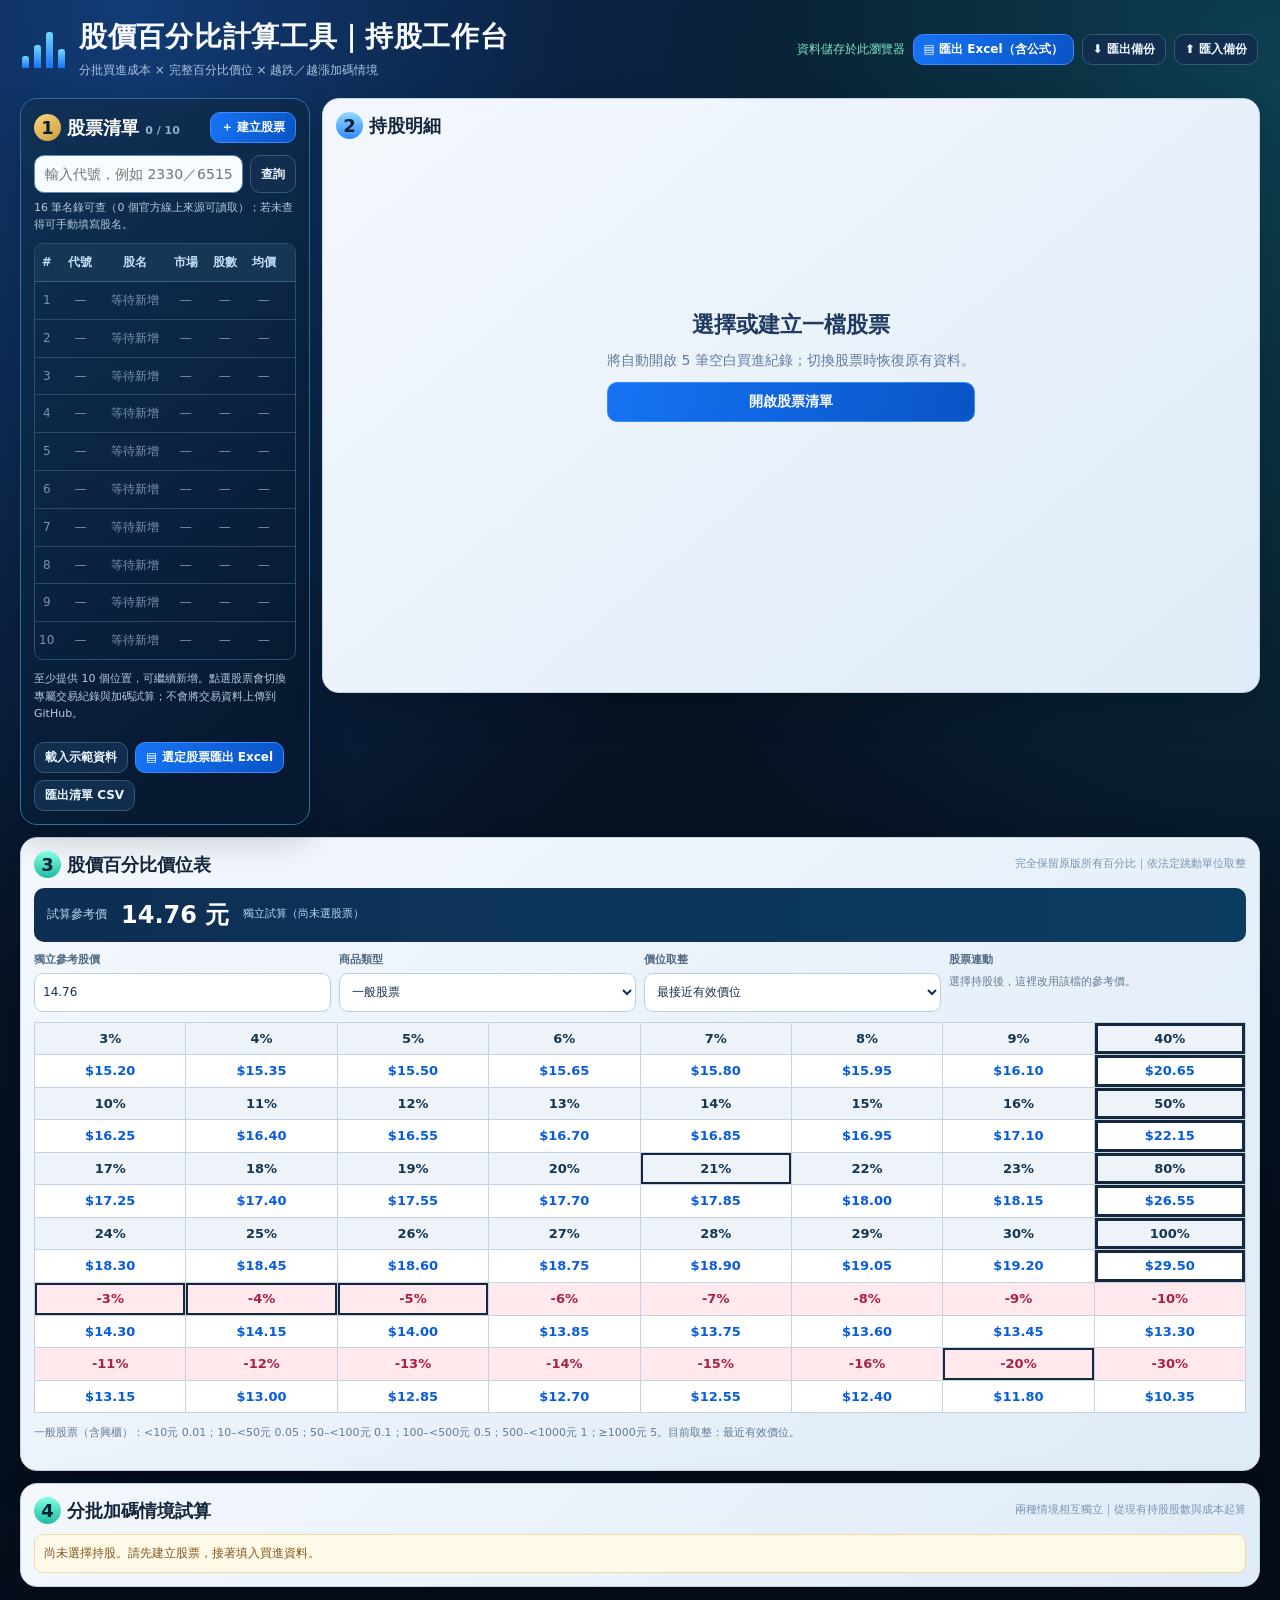
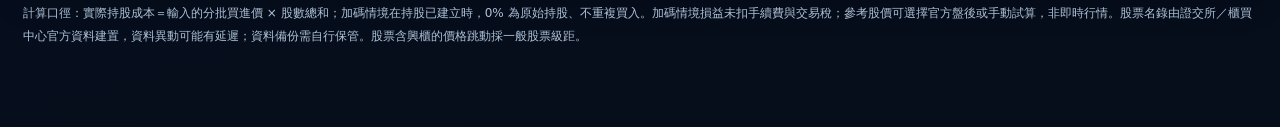
==== commit 206d775d: "Update V1.1 - EOD quotes and stop-loss strategies" ====
--- a/index.html
+++ b/index.html
@@ -20,6 +20,7 @@
 @media(max-width:385px){.pct-cards{grid-template-columns:repeat(3,minmax(0,1fr))}.field-grid{grid-template-columns:1fr 1fr}.stock-title{font-size:17px}}
 @media print{body{background:white;color:#122a43}.shell{padding:0}.top-actions,.mobile-bottom,.btn,.watchlist .searchline,.watchlist .market-line{display:none}.dashboard{display:block}.dark-panel{box-shadow:none}.watchlist{background:white;color:#172e4a;min-height:0}.light-panel{box-shadow:none}.detail-grid{grid-template-columns:1fr 2fr 1fr}.simulator-grid{grid-template-columns:1fr}.scenario-scroller{overflow:visible}.scenario-table{min-width:0}.footnote{color:#37465a}}
 </style>
+<link rel="stylesheet" href="./stop_module.css">
 </head>
 <body class="mobile-view-list">
 <div class="shell">
@@ -33,16 +34,27 @@
   <div class="tools-row"><button class="btn small" id="demoBtn">載入示範資料</button><button class="btn primary small" id="xlsxListBtn">▤ 選定股票匯出 Excel</button><button class="btn small" id="csvBtn">匯出清單 CSV</button></div>
  </aside>
  <section class="light-panel detail detail-pane dashboard-panel" id="detailSection"><div class="panel-head"><h2><span class="number-badge blue">2</span><span id="stockHeading">持股明細</span></h2><span class="section-note" id="stockBadge"></span></div><div id="emptyDetail" class="select-empty"><strong>選擇或建立一檔股票</strong><span>將自動開啟 5 筆空白買進紀錄；切換股票時恢復原有資料。</span><button class="btn primary" id="gotoListBtn">開啟股票清單</button></div>
- <div id="detailBody" class="hide"><div class="field-grid"><label class="field"><span>股名（資料源無法辨識時可手動填入）</span><input id="stockName" placeholder="股名" maxlength="60"></label><label class="field"><span>商品類型</span><select id="stockKind"><option value="stock">一般股票</option><option value="etf">ETF</option></select></label><label class="field"><span>參考股價（手動，可模擬）</span><input id="referencePrice" type="number" min="0.01" step="any" inputmode="decimal" placeholder="例如 1025"></label><label class="field"><span>價位取整方式</span><select id="rounding"><option value="nearest">最接近有效價位</option><option value="outward">上漲向上／下跌向下</option><option value="floor">一律向下</option><option value="ceil">一律向上</option><option value="raw">不修正</option></select></label></div>
- <div class="detail-grid"><section class="section-box summary-box"><div class="section-top">▣ 選定股票</div><div class="summary-inner"><div id="summaryStock" style="font-weight:850;font-size:18px">—</div><div class="summary-sub" id="summaryMarket">—</div><div class="summary-number" id="summaryRef">—</div><div class="summary-sub">參考股價（手動輸入，非即時行情）</div><div id="validTickNotice" class="summary-sub" style="margin-top:14px"></div></div></section>
+ <div id="detailBody" class="hide"><div class="field-grid"><label class="field"><span>股名（資料源無法辨識時可手動填入）</span><input id="stockName" placeholder="股名" maxlength="60"></label><label class="field"><span>商品類型</span><select id="stockKind"><option value="stock">一般股票</option><option value="etf">ETF</option></select></label><label class="field"><span>參考股價（可手動模擬）</span><input id="referencePrice" type="number" min="0.01" step="any" inputmode="decimal" placeholder="例如 1025"></label><label class="field"><span>參考價來源</span><select id="refMode"><option value="auto">使用最新盤後價</option><option value="manual">使用手動參考價</option></select></label><label class="field"><span>價位取整方式</span><select id="rounding"><option value="nearest">最接近有效價位</option><option value="outward">上漲向上／下跌向下</option><option value="floor">一律向下</option><option value="ceil">一律向上</option><option value="raw">不修正</option></select></label></div>
+ <p id="quoteLine" class="section-note" style="margin:0 0 10px;font-weight:800">官方盤後價讀取中（不代表即時價格）</p>
+ <div class="detail-grid"><section class="section-box summary-box"><div class="section-top">▣ 選定股票</div><div class="summary-inner"><div id="summaryStock" style="font-weight:850;font-size:18px">—</div><div class="summary-sub" id="summaryMarket">—</div><div class="summary-number" id="summaryRef">—</div><div class="summary-sub">目前用於百分比與市值的試算價格（非即時行情）</div><div id="validTickNotice" class="summary-sub" style="margin-top:14px"></div></div></section>
  <section class="section-box"><div class="section-top">▣ 分批買進紀錄（預設 5 筆）</div><div class="purchase-wrap"><table class="purchase-table"><colgroup><col style="width:12%"><col style="width:30%"><col style="width:25%"><col style="width:24%"><col style="width:9%"></colgroup><thead><tr><th>序</th><th>價格（元）</th><th>股數</th><th>投入成本</th><th>刪</th></tr></thead><tbody id="purchaseRows"></tbody></table><div class="tools-row"><button class="btn primary small" id="xlsxDetailBtn">▤ 匯出含公式 Excel</button><button class="btn soft small" id="addPurchaseBtn">＋ 增加一筆</button><button class="btn ghost small" id="resetPurchaseBtn">清空買進資料</button></div><p class="section-note" id="purchaseWarning"></p></div></section>
  <section class="section-box stats-panel"><div class="section-top">▣ 持股統計（實際輸入）</div><div class="stat-list"><div class="stat-row"><span>累積股數</span><strong id="statQty">—</strong></div><div class="stat-row"><span>持有總成本</span><strong id="statCost">—</strong></div><div class="stat-row"><span>加權均價</span><strong id="statAvg">—</strong></div><div class="stat-row"><span>參考市值</span><strong id="statMarketValue">—</strong></div><div class="stat-row"><span>帳面損益</span><strong id="statPnL">—</strong></div><div class="stat-row"><span>損益率</span><strong id="statReturn">—</strong></div></div></section></div>
  </div></section>
 </div>
+<section class="light-panel stop-section" id="stopSection">
+  <div class="panel-head"><h2><span class="number-badge rose">S</span>賭博式停利｜A、B 雙方案</h2><small>盤後資料 × 前日生效門檻 × 含費稅保本價</small></div>
+  <div class="stop-brief"><div><strong id="stopStock">—</strong><br><span id="stopDataStatus">行情載入中</span></div><span>📌 正式出場判斷僅採已核對日期的盤後價；盤中不產生觸發。</span></div>
+  <div class="stop-tools"><label class="field"><span>策略模式（A、B 各自比較）</span><select id="stopMode"><option value="protected">獲利保護：停利門檻只升不降</option><option value="original">原始公式：每日收盤重新計算</option></select></label><button class="btn primary small" id="stopStart">建立停利基準</button><button class="btn small" id="stopClear">清除停利基準</button><button class="btn small" id="stopRefresh">↻ 刷新官方盤後價</button></div>
+  <div class="stop-metrics" id="stopCalculation"></div>
+  <div class="stop-signals" id="stopSignals"></div>
+  <div class="stop-note important" id="stopWarning">選擇股票後，顯示停利計算。</div>
+  <div class="stop-fees"><label class="field"><span>買進手續費 %（預設 0.1425）</span><input id="stopBuyFee" type="number" step="any" min="0" max="3" value="0.1425"></label><label class="field"><span>賣出手續費 %</span><input id="stopSellFee" type="number" step="any" min="0" max="3" value="0.1425"></label><label class="field" id="stopStockTaxWrap"><span>股票證交稅 %（預設 0.3）</span><input id="stopStockTax" type="number" step="any" min="0" max="3" value="0.3"></label><label class="field" id="stopEtfTaxWrap"><span>ETF 證交稅 %（預設 0.1；特殊商品請自調）</span><input id="stopEtfTax" type="number" step="any" min="0" max="3" value="0.1"></label></div>
+  <p id="stopMeta" class="stop-note">費稅為估算；不含手續費最低收費與個別折扣。新建基準後方可判斷隔日停利。</p>
+</section>
 <section class="light-panel calculator" id="calcSection"><div class="panel-head"><h2><span class="number-badge teal">3</span>股價百分比價位表</h2><small>完全保留原版所有百分比｜依法定跳動單位取整</small></div>
  <div class="price-hero"><span class="hero-label">試算參考價</span><strong class="hero-price" id="calcPrice">14.76 元</strong><span class="hero-desc" id="calcStock">獨立試算（尚未選股票）</span></div>
  <div id="standaloneControls" class="controlstrip"><label class="field"><span>獨立參考股價</span><input id="standalonePrice" type="number" min="0.01" step="any" value="14.76" inputmode="decimal"></label><label class="field"><span>商品類型</span><select id="standaloneKind"><option value="stock">一般股票</option><option value="etf">ETF</option></select></label><label class="field"><span>價位取整</span><select id="standaloneRounding"><option value="nearest">最接近有效價位</option><option value="outward">上漲向上／下跌向下</option><option value="floor">一律向下</option><option value="ceil">一律向上</option><option value="raw">不修正</option></select></label><div class="field"><span>股票連動</span><div class="section-note">選擇持股後，這裡改用該檔的參考價。</div></div></div>
- <div id="pctGrid" class="pct-matrix-wrapper"><table class="pct-matrix" aria-label="所有百分比價位"><tbody id="percentDesktop"></tbody></table><div id="percentMobile" class="pct-mobile"></div></div><div id="pctEmpty" class="pct-placeholder hide">這檔股票尚未設定參考股價。請切到「持股明細」填入價格。</div><p class="section-note" id="tickRuleLine">一般股票的跳動單位依價位級距計算；ETF 則採不同級距。</p>
+ <div id="pctGrid" class="pct-matrix-wrapper"><table class="pct-matrix" aria-label="所有百分比價位"><tbody id="percentDesktop"></tbody></table><div id="percentMobile" class="pct-mobile"></div></div><div id="pctEmpty" class="pct-placeholder hide">這檔股票尚未取得盤後價且未輸入手動參考價。請切到「持股明細」確認價格來源。</div><p class="section-note" id="tickRuleLine">一般股票的跳動單位依價位級距計算；ETF 則採不同級距。</p>
 </section>
 <section class="light-panel simulators" id="simSection"><div class="panel-head"><h2><span class="number-badge teal">4</span>分批加碼情境試算</h2><small>兩種情境相互獨立｜從現有持股股數與成本起算</small></div><div id="simNote" class="notice">尚未選擇持股。可先使用上方百分比表；新增股票後才能進行連動模擬。</div>
  <div class="mobile-tabs"><button type="button" class="active" data-simtab="down">↓ 越跌越買</button><button type="button" data-simtab="up">↑ 越漲越買</button></div>
@@ -50,11 +62,12 @@
  <section class="sim-panel" id="downPanel"><div class="sim-header"><div><strong>↓ 越跌越買</strong><small>跌至指定階段逐筆加碼，並觀察回漲損益</small></div><span class="badge">風險情境</span></div><div class="sim-toolbar"><label class="field"><span>加碼階梯 %（以逗號分隔）</span><input id="downSteps" value="0,-3,-5,-10,-15,-20,-30" aria-label="下跌百分比階梯"></label><label class="field"><span>每階預計加碼股數</span><input id="downQty" type="number" min="1" step="1" inputmode="numeric" value="1000"></label></div><div class="scenario-scroller"><table class="scenario-table" id="downTable"></table></div><div class="sim-cards" id="downCards"></div><div class="scroll-hint">⇆ 表格可橫向捲動；左側「序／階段」固定顯示。</div></section>
  <section class="sim-panel" id="upPanel"><div class="sim-header up"><div><strong>↑ 越漲越買</strong><small>漲至指定階段逐筆加碼，並觀察回跌損益</small></div><span class="badge">風險情境</span></div><div class="sim-toolbar"><label class="field"><span>加碼階梯 %（以逗號分隔）</span><input id="upSteps" value="0,3,5,10,15,20,30" aria-label="上漲百分比階梯"></label><label class="field"><span>每階預計加碼股數</span><input id="upQty" type="number" min="1" step="1" inputmode="numeric" value="1000"></label></div><div class="scenario-scroller"><table class="scenario-table" id="upTable"></table></div><div class="sim-cards" id="upCards"></div><div class="scroll-hint">⇆ 表格可橫向捲動；手機版可展開各階段的回漲／回跌損益。</div></section></div>
 </section>
-<footer class="footnote">計算口徑：實際持股成本＝輸入的分批買進價 × 股數總和；加碼情境在持股已建立時，0% 為原始持股、不重複買入。損益未扣交易手續費、交易稅與其他成本；參考股價為手動數據，非即時行情。股票名錄由證交所／櫃買中心官方資料建置，資料異動可能有延遲；資料備份需自行保管。股票含興櫃的價格跳動採一般股票級距。</footer>
+<footer class="footnote">計算口徑：實際持股成本＝輸入的分批買進價 × 股數總和；加碼情境在持股已建立時，0% 為原始持股、不重複買入。加碼情境損益未扣手續費與交易稅；參考股價可選擇官方盤後或手動試算，非即時行情。股票名錄由證交所／櫃買中心官方資料建置，資料異動可能有延遲；資料備份需自行保管。股票含興櫃的價格跳動採一般股票級距。</footer>
 </div>
 <nav class="mobile-bottom" aria-label="手機主選單"><button data-view="list" class="active"><strong>▦</strong>股票清單</button><button data-view="detail"><strong>▣</strong>持股明細</button><button data-view="calc"><strong>▥</strong>百分比表</button><button data-view="sim"><strong>▤</strong>加碼試算</button></nav>
 <div id="toast" class="toast" role="status" aria-live="polite"></div>
 <script src="./excel_export.js"></script>
+<script src="./stop_module.js"></script>
 <script>
 'use strict';
 (()=>{
@@ -75,7 +88,7 @@
 const html=s=>String(s??'').replace(/[&<>"']/g,c=>({'&':'&amp;','<':'&lt;','>':'&gt;','"':'&quot;',"'":'&#39;'}[c]));
 const id=()=>typeof crypto!=='undefined'&&crypto.randomUUID?crypto.randomUUID():'id'+Date.now()+Math.random().toString(36).slice(2);
 function seedBuys(){return Array.from({length:5},()=>({price:'',qty:''}));}
-function newStock(code,name,market,kind){return {id:id(),code,name:name||'',market:market||'待確認',kind:kind||(/^00\d{3,5}[A-Za-z]?$/.test(code)?'etf':'stock'),reference:'',rounding:'nearest',buys:seedBuys(),downSteps:'0,-3,-5,-10,-15,-20,-30',upSteps:'0,3,5,10,15,20,30',downQty:'1000',upQty:'1000'};}
+function newStock(code,name,market,kind){return {id:id(),code,name:name||'',market:market||'待確認',kind:kind||(/^00\d{3,5}[A-Za-z]?$/.test(code)?'etf':'stock'),reference:'',rounding:'nearest',buys:seedBuys(),downSteps:'0,-3,-5,-10,-15,-20,-30',upSteps:'0,3,5,10,15,20,30',downQty:'1000',upQty:'1000',refMode:'auto'};}
 function loadState(){try{const j=JSON.parse(localStorage.getItem(KEY)||'null');if(j&&j.version===2&&Array.isArray(j.stocks)&&j.stocks.length<=200&&typeof j.standalone==='object')return j;}catch(e){console.warn('載入本機紀錄失敗',e);}return defaults();}
 function save(){try{localStorage.setItem(KEY,JSON.stringify(state));$('saveIndicator').textContent='✓ 已儲存在此瀏覽器';clearTimeout(saveTimer);saveTimer=setTimeout(()=>$('saveIndicator').textContent='資料儲存於此瀏覽器',1400);}catch(e){$('saveIndicator').textContent='⚠ 儲存失敗';toast('無法儲存。請確認瀏覽器儲存空間或無痕模式。');}}
 function current(){return state.stocks.find(s=>s.id===state.selected)||null;}
@@ -102,16 +115,17 @@
 function updateDirectoryHint(t){lookupStatus=t;$('lookupHint').textContent=t;}
 function queryCode(){const code=$('stockCode').value.trim().toUpperCase();const found=directory.get(code);if(!code){$('stockSuggestions').textContent='';return null;} $('stockSuggestions').textContent=found?`找到：${code} ${found.name}（${found.market}），可新增。`:`${code}：目前名錄未找到；仍可新增，並自行輸入股名。`;return found;}
 function create(){const code=$('stockCode').value.trim().toUpperCase();if(!/^[0-9A-Z]{4,8}$/.test(code)){toast('請輸入 4 至 8 碼股票／ETF 代號。');return;}const match=state.stocks.find(s=>s.code.toUpperCase()===code);if(match){state.selected=match.id;save();renderAll();setView('detail');toast('這檔股票已存在，已切換到原有紀錄。');return;}if(state.stocks.length>=200){toast('此版本最多可建立 200 檔。');return;}const item=directory.get(code);const s=newStock(code,item?.name||'',item?.market||'待確認',item?.kind);state.stocks.push(s);state.selected=s.id;$('stockCode').value='';$('stockSuggestions').textContent='';save();renderAll();setView('detail');toast(`已建立 ${code}；右側已準備 5 筆空白買進欄位。`);}
-function renderList(){const tbody=$('stockRows');const rows=state.stocks.map((s,i)=>{const h=holding(s);return `<tr data-stock-id="${html(s.id)}" class="${s.id===state.selected?'selected':''}" tabindex="0" aria-label="選取 ${html(s.code)} ${html(s.name)}"><td>${i+1}</td><td><b>${html(s.code)}</b></td><td class="name">${html(s.name||'待填股名')}</td><td>${html(s.market||'—')}</td><td>${h.qty?fmt(h.qty,0):'—'}</td><td>${h.qty?fmt(h.avg):'—'}</td><td><button class="icon-btn" data-delete="${html(s.id)}" aria-label="刪除 ${html(s.code)}" title="刪除股票">×</button></td></tr>`}).join('');let blanks='';for(let i=state.stocks.length;i<Math.max(state.stocks.length,10);i++)blanks+=`<tr class="empty-slot"><td>${i+1}</td><td>—</td><td>等待新增</td><td>—</td><td>—</td><td>—</td><td></td></tr>`;tbody.innerHTML=rows+blanks;$('slotCount').textContent=`${state.stocks.length} / ${Math.max(10,state.stocks.length)}`;}
+function renderList(){const tbody=$('stockRows');const rows=state.stocks.map((s,i)=>{const h=holding(s);return `<tr data-stock-id="${html(s.id)}" class="${s.id===state.selected?'selected':''}" tabindex="0" aria-label="選取 ${html(s.code)} ${html(s.name)}"><td>${i+1}</td><td><b>${html(s.code)}</b></td><td class="name">${html(s.name||'待填股名')}<span class="quote-compact">${html(window.StockStops.listQuote(s,h))}</span></td><td>${html(s.market||'—')}</td><td>${h.qty?fmt(h.qty,0):'—'}</td><td>${h.qty?fmt(h.avg):'—'}</td><td><button class="icon-btn" data-delete="${html(s.id)}" aria-label="刪除 ${html(s.code)}" title="刪除股票">×</button></td></tr>`}).join('');let blanks='';for(let i=state.stocks.length;i<Math.max(state.stocks.length,10);i++)blanks+=`<tr class="empty-slot"><td>${i+1}</td><td>—</td><td>等待新增</td><td>—</td><td>—</td><td>—</td><td></td></tr>`;tbody.innerHTML=rows+blanks;$('slotCount').textContent=`${state.stocks.length} / ${Math.max(10,state.stocks.length)}`;}
 function setView(view){if(!['list','detail','calc','sim'].includes(view))return;document.body.classList.remove('mobile-view-list','mobile-view-detail','mobile-view-calc','mobile-view-sim');document.body.classList.add('mobile-view-'+view);document.querySelectorAll('.mobile-bottom button').forEach(b=>b.classList.toggle('active',b.dataset.view===view));window.scrollTo({top:0,behavior:'instant'});}
 function renderDetail(){const s=current();$('detailBody').classList.toggle('hide',!s);$('emptyDetail').classList.toggle('hide',!!s);$('stockHeading').textContent=s?`${s.code} ${s.name||'（股名待填）'}`:'持股明細';$('stockBadge').textContent=s?`${s.market||'待確認'}｜點選清單切換`:'';if(!s)return;
- $('stockName').value=s.name||'';$('stockKind').value=s.kind||'stock';$('referencePrice').value=s.reference??'';$('rounding').value=s.rounding||'nearest';$('purchaseRows').innerHTML=s.buys.map((b,i)=>`<tr><td>${i+1}</td><td><input aria-label="第${i+1}筆買進價格" data-row="${i}" data-key="price" type="number" min="0.01" step="any" inputmode="decimal" placeholder="買價" value="${html(b.price)}"></td><td><input aria-label="第${i+1}筆買進股數" data-row="${i}" data-key="qty" type="number" min="1" step="1" inputmode="numeric" placeholder="股數" value="${html(b.qty)}"></td><td class="disabled-cost" id="lineCost${i}">—</td><td><button class="icon-btn" data-row-remove="${i}" aria-label="清空第${i+1}筆">×</button></td></tr>`).join('');$('addPurchaseBtn').disabled=s.buys.length>=50;renderDetailComputed();}
-function renderDetailComputed(){const s=current();if(!s)return;const h=holding(s),ref=n(s.reference);$('summaryStock').textContent=`${s.code} ${s.name||'待填股名'}`;$('summaryMarket').textContent=s.market||'待確認';$('summaryRef').textContent=ref>0?fmt(ref)+' 元':'尚未輸入';$('validTickNotice').textContent=ref>0&&s.rounding!=='raw'&&Math.abs(priceNeighbors(ref,s.kind).low-ref)>0.0001&&Math.abs(priceNeighbors(ref,s.kind).high-ref)>0.0001?'提醒：參考股價不在目前商品的有效跳動價位；試算值將依跳動單位修正。':'';
+ $('stockName').value=s.name||'';$('stockKind').value=s.kind||'stock';$('referencePrice').value=s.reference??'';$('rounding').value=s.rounding||'nearest';$('refMode').value=s.refMode||'manual';$('purchaseRows').innerHTML=s.buys.map((b,i)=>`<tr><td>${i+1}</td><td><input aria-label="第${i+1}筆買進價格" data-row="${i}" data-key="price" type="number" min="0.01" step="any" inputmode="decimal" placeholder="買價" value="${html(b.price)}"></td><td><input aria-label="第${i+1}筆買進股數" data-row="${i}" data-key="qty" type="number" min="1" step="1" inputmode="numeric" placeholder="股數" value="${html(b.qty)}"></td><td class="disabled-cost" id="lineCost${i}">—</td><td><button class="icon-btn" data-row-remove="${i}" aria-label="清空第${i+1}筆">×</button></td></tr>`).join('');$('addPurchaseBtn').disabled=s.buys.length>=50;renderDetailComputed();}
+function renderDetailComputed(){const s=current();if(!s)return;const h=holding(s),ref=effectiveRef(s);$('summaryStock').textContent=`${s.code} ${s.name||'待填股名'}`;$('summaryMarket').textContent=s.market||'待確認';$('summaryRef').textContent=ref>0?fmt(ref)+' 元':'尚未輸入';$('validTickNotice').textContent=ref>0&&s.rounding!=='raw'&&Math.abs(priceNeighbors(ref,s.kind).low-ref)>0.0001&&Math.abs(priceNeighbors(ref,s.kind).high-ref)>0.0001?'提醒：參考股價不在目前商品的有效跳動價位；試算值將依跳動單位修正。':'';
  $('statQty').textContent=fmt(h.qty,0)+' 股';$('statCost').textContent=money(h.cost);$('statAvg').textContent=h.qty?fmt(h.avg)+' 元':'—';$('statMarketValue').textContent=h.qty&&ref>0?money(h.qty*ref):'—';const pn=h.qty&&ref>0?h.qty*ref-h.cost:NaN;const rate=h.cost>0&&ref>0?pn/h.cost:NaN;for(const [id,value,output]of [['statPnL',pn,money(pn)],['statReturn',rate,pct(rate)]]){const el=$(id);el.textContent=output;el.className=pcls(value);}
  $('purchaseWarning').textContent=h.incomplete?`有 ${h.incomplete} 筆買進紀錄尚未同時填妥「正數價格」及「正整數股數」，暫不計入持股成本。`:'實際交易紀錄與下方模擬加碼分開保存；不含手續費與交易稅。';
  s.buys.forEach((b,i)=>{const el=$('lineCost'+i),price=n(b.price),qty=n(b.qty);if(el)el.textContent=price>0&&Number.isInteger(qty)&&qty>0?money(price*qty):'—';});}
-function calcContext(){const s=current();return s?{price:n(s.reference),kind:s.kind,rounding:s.rounding,stock:s}: {price:n(state.standalone.reference),kind:state.standalone.kind,rounding:state.standalone.rounding,stock:null};}
-function renderPercent(){const c=calcContext(),valid=c.price>0;$('calcPrice').textContent=valid?fmt(c.price)+' 元':'未設定';$('calcStock').textContent=c.stock?`${c.stock.code} ${c.stock.name||'（待填股名）'}｜${c.stock.market}｜非即時價格`:'獨立試算（尚未選股票）';$('standaloneControls').classList.toggle('hide',!!c.stock);$('pctGrid').classList.toggle('hide',!valid);$('pctEmpty').classList.toggle('hide',valid);$('tickRuleLine').textContent=`${c.kind==='etf'?'ETF：未滿50元每跳0.01，50元起每跳0.05':'一般股票（含興櫃）：<10元 0.01；10–<50元 0.05；50–<100元 0.1；100–<500元 0.5；500–<1000元 1；≥1000元 5'}。目前取整：${({nearest:'最近有效價位',outward:'上漲向上／下跌向下',floor:'向下',ceil:'向上',raw:'不修正'})[c.rounding]}。`;
+function effectiveRef(s){const q=window.StockStops.quote(s);return s.refMode==='auto'&&q?Number(q.price):n(s.reference);}
+function calcContext(){const s=current();return s?{price:effectiveRef(s),kind:s.kind,rounding:s.rounding,stock:s}: {price:n(state.standalone.reference),kind:state.standalone.kind,rounding:state.standalone.rounding,stock:null};}
+function renderPercent(){const c=calcContext(),valid=c.price>0;$('calcPrice').textContent=valid?fmt(c.price)+' 元':'未設定';$('calcStock').textContent=c.stock?`${c.stock.code} ${c.stock.name||'（待填股名）'}｜${c.stock.market}｜${c.stock.refMode==='auto'&&window.StockStops.quote(c.stock)?'官方盤後價':'手動試算價'}（非即時）`:'獨立試算（尚未選股票）';$('standaloneControls').classList.toggle('hide',!!c.stock);$('pctGrid').classList.toggle('hide',!valid);$('pctEmpty').classList.toggle('hide',valid);$('tickRuleLine').textContent=`${c.kind==='etf'?'ETF：未滿50元每跳0.01，50元起每跳0.05':'一般股票（含興櫃）：<10元 0.01；10–<50元 0.05；50–<100元 0.1；100–<500元 0.5；500–<1000元 1；≥1000元 5'}。目前取整：${({nearest:'最近有效價位',outward:'上漲向上／下跌向下',floor:'向下',ceil:'向上',raw:'不修正'})[c.rounding]}。`;
  if(!valid)return;let table='';for(const row of gridRows){table+='<tr>';for(const v of row){const special=[40,50,80,100].includes(v),focus=[21,-3,-4,-5,-20].includes(v);table+=`<td class="${v<0?'down-head':'up-head'} ${special?'special':''} ${focus?'focus':''}">${v}%</td>`;}table+='</tr><tr>';for(const v of row){table+=`<td class="pct-price ${[40,50,80,100].includes(v)?'special':''}">${money(priceAt(c.price,v,c.kind,c.rounding))}</td>`;}table+='</tr>';} $('percentDesktop').innerHTML=table;
  const group=(title,values,down)=>`<div class="pct-group-title">${title}</div><div class="pct-cards">${values.map(v=>`<div class="pct-card ${down?'down':''} ${[21,-3,-4,-5,-20].includes(v)?'focus':''} ${[40,50,80,100].includes(v)?'special':''}"><div class="pc-head">${v}%</div><div class="pc-price">${fmt(priceAt(c.price,v,c.kind,c.rounding))}</div></div>`).join('')}</div>`;
  $('percentMobile').innerHTML=group('上漲：+3%～+30% 及 +40／50／80／100%',mobileUp,false)+group('下跌：-3%～-16% 及 -20／-30%',mobileDown,true);}
@@ -121,28 +135,31 @@
  let cards='';rows.forEach((r,i)=>{const returns=targets.filter(t=>(side==='down'?t.step<r.step:t.step>r.step)&&t.cost>0).map(t=>{const rate=t.qty*r.price/t.cost-1;return `<div class="return-box">加碼至 ${t.step}% 後回本階<b class="${pcls(rate)}">${pct(rate)}</b></div>`}).join('');cards+=`<article class="sim-card"><div class="sim-card-title ${side}"><span>${i===0?'原始持股／0%':(r.step+'%')}${i===0&&sc.base.qty===0?'（首筆模擬）':''}</span><span>${fmt(r.price)} 元</span></div><div class="sim-card-main"><div><label>本階加買</label><strong>${fmt(r.add,0)} 股</strong></div><div><label>累積股數</label><strong>${fmt(r.qty,0)}</strong></div><div><label>加權均價</label><strong>${fmt(r.avg)}</strong></div><div><label>持有總成本</label><strong>${money(r.cost)}</strong></div><div><label>帳面損益</label><strong class="${pcls(r.pnl)}">${money(r.pnl)}</strong></div><div><label>損益率</label><strong class="${pcls(r.rate)}">${pct(r.rate)}</strong></div></div>${returns?`<details><summary>${side==='down'?'回漲':'回跌'}損益試算（${(returns.match(/class="return-box"/g)||[]).length} 個情境）</summary><div class="return-grid">${returns}</div></details>`:''}</article>`;});$(''+side+'Cards').innerHTML=cards;}
 function renderSim(){const c=calcContext(),valid=!!c.stock&&c.price>0;$('simGrid').classList.toggle('hide',!valid);$('simNote').classList.toggle('hide',valid);if(!valid){$('simNote').textContent=!c.stock?'尚未選擇持股。請先建立股票，接著填入買進資料。':'請先在持股明細設定有效的參考股價，才能進行連動模擬。';return;}const s=c.stock;for(const side of ['down','up']){$(side+'Steps').value=s[side+'Steps'];$(side+'Qty').value=s[side+'Qty'];const sc=buildScenario(c,side);renderScenarioTable(side,sc);}$('simNote').textContent='';applySimTab();}
 function applySimTab(){document.querySelectorAll('[data-simtab]').forEach(b=>b.classList.toggle('active',b.dataset.simtab===mobileTab));for(const side of ['down','up'])$(side+'Panel').classList.toggle('mobile-hide',side!==mobileTab);}
-function renderComputed(){renderList();renderDetailComputed();renderPercent();renderSim();}
-function renderAll(){renderList();renderDetail();renderPercent();renderSim();queryCode();}
+function renderComputed(){renderList();renderDetailComputed();renderPercent();renderSim();renderStops();}
+function renderStops(){const s=current();window.StockStops.render(s,s?holding(s):null);}
+function renderAll(){renderList();renderDetail();renderPercent();renderSim();renderStops();queryCode();}
 function exportBlob(blob,name){const url=URL.createObjectURL(blob);const a=document.createElement('a');a.href=url;a.download=name;document.body.appendChild(a);a.click();a.remove();setTimeout(()=>URL.revokeObjectURL(url),1500);}
-function exportBackup(){const stamp=new Date().toLocaleDateString('sv-SE');exportBlob(new Blob([JSON.stringify({...state,exportedAt:new Date().toISOString()},null,2)],{type:'application/json'}),`持股工作台_備份_${stamp}.json`);toast('已匯出 JSON 備份。請妥善保管交易資料。');}
+function exportBackup(){const stamp=new Date().toLocaleDateString('sv-SE');exportBlob(new Blob([JSON.stringify({...state,stopSettings:window.StockStops.exportState(),exportedAt:new Date().toISOString()},null,2)],{type:'application/json'}),`持股工作台_備份_${stamp}.json`);toast('已匯出 JSON 備份。請妥善保管交易資料。');}
 function exportCsv(){const row=(items)=>items.map(v=>'"'+String(v??'').replace(/"/g,'""')+'"').join(',');const lines=[row(['代號','股名','市場','商品類型','累積股數','持有總成本','加權均價','參考股價','帳面損益','損益率'])];for(const s of state.stocks){const h=holding(s),ref=n(s.reference),pnl=h.qty&&ref>0?h.qty*ref-h.cost:'';lines.push(row([s.code,s.name,s.market,s.kind,h.qty,h.cost,h.avg||'',s.reference,pnl,h.cost&&pnl!==''?pnl/h.cost:'']));}exportBlob(new Blob(['\ufeff'+lines.join('\r\n')],{type:'text/csv;charset=utf-8'}),'持股清單.csv');}
-function importBackup(file){if(!file)return;if(file.size>5e6){toast('備份檔太大，請確認檔案。');return;}file.text().then(t=>{let j;try{j=JSON.parse(t);}catch{throw Error('JSON 格式錯誤');}if(!j||j.version!==2||!Array.isArray(j.stocks)||j.stocks.length>200||!j.standalone||typeof j.standalone!=='object')throw Error('不是本工具的 v2 備份檔');if(!j.stocks.every(s=>s&&typeof s.code==='string'&&Array.isArray(s.buys)&&s.buys.length<=50&&typeof s.id==='string'))throw Error('交易紀錄結構不符');if(!confirm(`將以備份中的 ${j.stocks.length} 檔股票覆蓋目前資料，確定匯入？（建議先匯出原資料）`))return;state={version:2,selected:j.selected,stocks:j.stocks,standalone:j.standalone};if(!current())state.selected=state.stocks[0]?.id||null;save();renderAll();toast('備份已匯入，股票及交易紀錄已恢復。');}).catch(e=>toast('匯入失敗：'+e.message)).finally(()=>$('importFile').value='');}
+function importBackup(file){if(!file)return;if(file.size>5e6){toast('備份檔太大，請確認檔案。');return;}file.text().then(t=>{let j;try{j=JSON.parse(t);}catch{throw Error('JSON 格式錯誤');}if(!j||j.version!==2||!Array.isArray(j.stocks)||j.stocks.length>200||!j.standalone||typeof j.standalone!=='object')throw Error('不是本工具的 v2 備份檔');if(!j.stocks.every(s=>s&&typeof s.code==='string'&&Array.isArray(s.buys)&&s.buys.length<=50&&typeof s.id==='string'))throw Error('交易紀錄結構不符');if(!confirm(`將以備份中的 ${j.stocks.length} 檔股票覆蓋目前資料，確定匯入？（建議先匯出原資料）`))return;state={version:2,selected:j.selected,stocks:j.stocks,standalone:j.standalone};if(j.stopSettings)window.StockStops.importState(j.stopSettings);if(!current())state.selected=state.stocks[0]?.id||null;save();renderAll();toast('備份已匯入，股票及交易紀錄已恢復。');}).catch(e=>toast('匯入失敗：'+e.message)).finally(()=>$('importFile').value='');}
 function loadDemo(){if(state.stocks.length&&!confirm('示範資料會新增一檔 2330（不覆蓋現有股票）。繼續？'))return;const prior=state.stocks.find(s=>s.code==='2330');if(prior){state.selected=prior.id;renderAll();setView('detail');toast('已切換現有 2330，不會覆蓋你的資料。');return;}const s=newStock('2330','台積電','上市','stock');s.reference='1025';s.buys=[{price:'900',qty:'1000'},{price:'920',qty:'500'},{price:'950',qty:'500'},{price:'980',qty:'500'},{price:'1000',qty:'500'}];state.stocks.push(s);state.selected=s.id;save();renderAll();setView('detail');toast('已載入示範：持股 3,000 股、成本 2,825,000 元、均價 941.67 元。');}
 $('addStockBtn').addEventListener('click',create);$('lookupBtn').addEventListener('click',()=>{const found=queryCode();if(found)toast(`${found.code} ${found.name}（${found.market}）`);else toast('目前無法辨識股名，可先新增代號，再在右側手動輸入股名。');});$('stockCode').addEventListener('input',queryCode);$('stockCode').addEventListener('keydown',e=>{if(e.key==='Enter')create();});
 $('stockRows').addEventListener('click',e=>{const del=e.target.closest('[data-delete]');if(del){e.stopPropagation();const s=state.stocks.find(x=>x.id===del.dataset.delete);if(!s)return;if(!confirm(`刪除 ${s.code} ${s.name||''}，包含全部交易紀錄？（建議先匯出備份）`))return;state.stocks=state.stocks.filter(x=>x.id!==s.id);if(state.selected===s.id)state.selected=state.stocks[0]?.id||null;save();renderAll();return;}const tr=e.target.closest('[data-stock-id]');if(!tr)return;state.selected=tr.dataset.stockId;save();renderAll();setView('detail');});$('stockRows').addEventListener('keydown',e=>{if((e.key==='Enter'||e.key===' ')&&e.target.matches('tr[data-stock-id]')){e.preventDefault();e.target.click();}});
 $('stockName').addEventListener('input',e=>{const s=current();if(!s)return;s.name=e.target.value;save();renderList();$('stockHeading').textContent=`${s.code} ${s.name||'（股名待填）'}`;$('summaryStock').textContent=`${s.code} ${s.name||'待填股名'}`;$('calcStock').textContent=`${s.code} ${s.name||'（待填股名）'}｜${s.market}｜非即時價格`;});
 $('stockKind').addEventListener('change',e=>{const s=current();if(!s)return;s.kind=e.target.value;save();renderComputed();});
+$('refMode').addEventListener('change',e=>{const s=current();if(!s)return;s.refMode=e.target.value;save();renderComputed();});
 $('referencePrice').addEventListener('input',e=>{const s=current();if(!s)return;s.reference=e.target.value;save();renderComputed();});$('rounding').addEventListener('change',e=>{const s=current();if(!s)return;s.rounding=e.target.value;save();renderComputed();});
 $('purchaseRows').addEventListener('input',e=>{const el=e.target;if(!el.matches('[data-key]'))return;const s=current();if(!s)return;const i=Number(el.dataset.row);if(!s.buys[i])return;s.buys[i][el.dataset.key]=el.value;save();renderComputed();});
 $('purchaseRows').addEventListener('click',e=>{const btn=e.target.closest('[data-row-remove]');if(!btn)return;const s=current();if(!s)return;const i=Number(btn.dataset.rowRemove);s.buys[i]={price:'',qty:''};save();renderDetail();renderComputed();});
 $('addPurchaseBtn').addEventListener('click',()=>{const s=current();if(!s||s.buys.length>=50)return;s.buys.push({price:'',qty:''});save();renderAll();});$('resetPurchaseBtn').addEventListener('click',()=>{const s=current();if(!s||!confirm('要清空這檔股票的所有買進紀錄嗎？此操作無法復原（除非已有備份）。'))return;s.buys=seedBuys();save();renderAll();});
 for(const side of ['down','up']){for(const suffix of ['Steps','Qty'])$(side+suffix).addEventListener('input',e=>{const s=current();if(!s)return;s[side+suffix]=e.target.value;save();const c=calcContext();if(c.price>0)renderScenarioTable(side,buildScenario(c,side));});}
 for(const [id,key]of [['standalonePrice','reference'],['standaloneKind','kind'],['standaloneRounding','rounding']])$(id).addEventListener('input',e=>{state.standalone[key]=e.target.value;save();renderPercent();});
-function exportSelectedExcel(){const s=current();if(!s){toast('請先從股票清單選取一檔股票再匯出 Excel。');return;}try{if(!window.StockWorkbenchExcel)throw Error('缺少 excel_export.js，請確認完整專案檔案');const filename=window.StockWorkbenchExcel.download(s);toast('已匯出 Excel（含公式）：'+filename+'。修改黃色輸入欄位即可連動。');}catch(e){console.error('匯出 Excel 失敗',e);toast('Excel 匯出失敗：'+e.message);}}
+function exportSelectedExcel(){const s=current();if(!s){toast('請先從股票清單選取一檔股票再匯出 Excel。');return;}try{if(!window.StockWorkbenchExcel)throw Error('缺少 excel_export.js，請確認完整專案檔案');const filename=window.StockWorkbenchExcel.download({...s,reference:String(effectiveRef(s)||'')});toast('已匯出 Excel（含公式）：'+filename+'。修改黃色輸入欄位即可連動。');}catch(e){console.error('匯出 Excel 失敗',e);toast('Excel 匯出失敗：'+e.message);}}
 ['xlsxBtn','xlsxListBtn','xlsxDetailBtn'].forEach(id=>$(id).addEventListener('click',exportSelectedExcel));
 $('exportBtn').addEventListener('click',exportBackup);$('importBtn').addEventListener('click',()=>$('importFile').click());$('importFile').addEventListener('change',e=>importBackup(e.target.files?.[0]));$('csvBtn').addEventListener('click',exportCsv);$('demoBtn').addEventListener('click',loadDemo);$('gotoListBtn').addEventListener('click',()=>setView('list'));
 $('quickMenu').addEventListener('click',()=>{const cmd=prompt('手機功能：1 匯出 JSON 備份、2 匯入 JSON 備份、3 匯出 CSV、4 匯出選定股票 Excel（含公式）、5 查看股票清單');if(cmd==='1')exportBackup();if(cmd==='2')$('importFile').click();if(cmd==='3')exportCsv();if(cmd==='4')exportSelectedExcel();if(cmd==='5')setView('list');});
 document.querySelectorAll('.mobile-bottom button').forEach(b=>b.addEventListener('click',()=>setView(b.dataset.view)));document.querySelectorAll('[data-simtab]').forEach(b=>b.addEventListener('click',()=>{mobileTab=b.dataset.simtab;applySimTab();}));
+window.StockStops.init(()=>{renderComputed();},()=>current(),()=>{const s=current();return s?holding(s):null;},()=>renderStops());
 mergeDirectory(embedded.map(([code,name,market])=>({code,name,market,kind:code.startsWith('00')?'etf':'stock'})),'內建');renderAll();loadDirectory();
 })();
 </script>
--- a/stop_module.css
+++ b/stop_module.css
@@ -0,0 +1,8 @@
+/* Stock workbench V1.1 - EOD quotes and two independent stop strategies */
+.stop-section{margin-top:12px}.stop-brief{background:linear-gradient(95deg,#0c2c51,#0c4866);color:#e2f2ff;border-radius:12px;padding:12px 14px;margin-bottom:12px;display:flex;align-items:center;justify-content:space-between;gap:10px;flex-wrap:wrap}.stop-brief span{font-size:12px;line-height:1.7}.stop-brief strong{font-size:16px}
+.stop-tools{display:flex;align-items:end;gap:9px;flex-wrap:wrap;background:#e2edf7;border:1px solid #bfd1e6;padding:11px;border-radius:12px;margin-bottom:12px}.stop-tools .field{min-width:180px;flex:1}.stop-tools .field select{font-weight:750}.stop-tools button{white-space:normal}
+.stop-metrics{display:grid;grid-template-columns:repeat(5,minmax(0,1fr));gap:9px;margin-bottom:10px}.stop-metric{background:#fff;border:1px solid #bed0e4;border-radius:11px;padding:12px;min-width:0;display:grid;gap:5px}.stop-metric span{font-size:12px;font-weight:800;color:#47627f}.stop-metric strong{font-size:clamp(17px,1.5vw,24px);color:#163b60;overflow-wrap:anywhere}.stop-metric small{font-size:11px;line-height:1.6;color:#697f94}.stop-metric.break-even{background:#edfbf4;border-color:#85d5bc}.stop-signals{display:grid;grid-template-columns:repeat(2,minmax(0,1fr));gap:11px}.stop-signal{border:1px solid #91bacf;background:#f4faff;border-radius:12px;padding:15px;min-width:0;display:grid;gap:8px}.stop-signal-head{display:flex;justify-content:space-between;gap:7px;align-items:center;flex-wrap:wrap}.stop-signal-head b{font-size:16px}.stop-signal-head span{font-size:12px;font-weight:850}.stop-signal>strong{font-size:clamp(23px,2vw,32px);overflow-wrap:anywhere}.stop-signal>small{line-height:1.6}.stop-signal.stop-alert{background:#fff0f2;border-color:#f4a3ad;color:#a51432}.stop-signal.stop-safe{background:#eafcf6;border-color:#91dfc3;color:#046d53}.stop-signal.stop-neutral{background:#f3f5f8;color:#53657c}.stop-note{margin-top:10px;font-size:12px;color:#4d647b;line-height:1.75}.stop-note.important{background:#fff8e5;border:1px solid #f0dc9b;border-radius:10px;padding:9px 11px;font-weight:700}.stop-small{font-size:11px;color:#657f9c}.stop-fees{display:flex;gap:9px;flex-wrap:wrap;margin-top:10px}.stop-fees .field{flex:1;min-width:145px}
+.quote-compact{display:block;font-size:10px;color:#82bde9;line-height:1.5;margin-top:3px;overflow-wrap:anywhere}
+@media(max-width:1200px){.stop-metrics{grid-template-columns:repeat(3,minmax(0,1fr))}}
+@media(max-width:700px){.stop-metrics{grid-template-columns:repeat(2,minmax(0,1fr))}.stop-signals{grid-template-columns:1fr}.stop-metric strong{font-size:19px}.stop-tools .field{min-width:100%}.stop-tools button{flex:1}.stop-brief{padding:10px}.stop-brief strong{font-size:14px}}
+@media(max-width:640px){.stop-section{display:none}.mobile-view-detail .stop-section{display:block}.stop-section .panel-head small{font-size:10px}.stop-metrics{grid-template-columns:repeat(2,minmax(0,1fr))}}
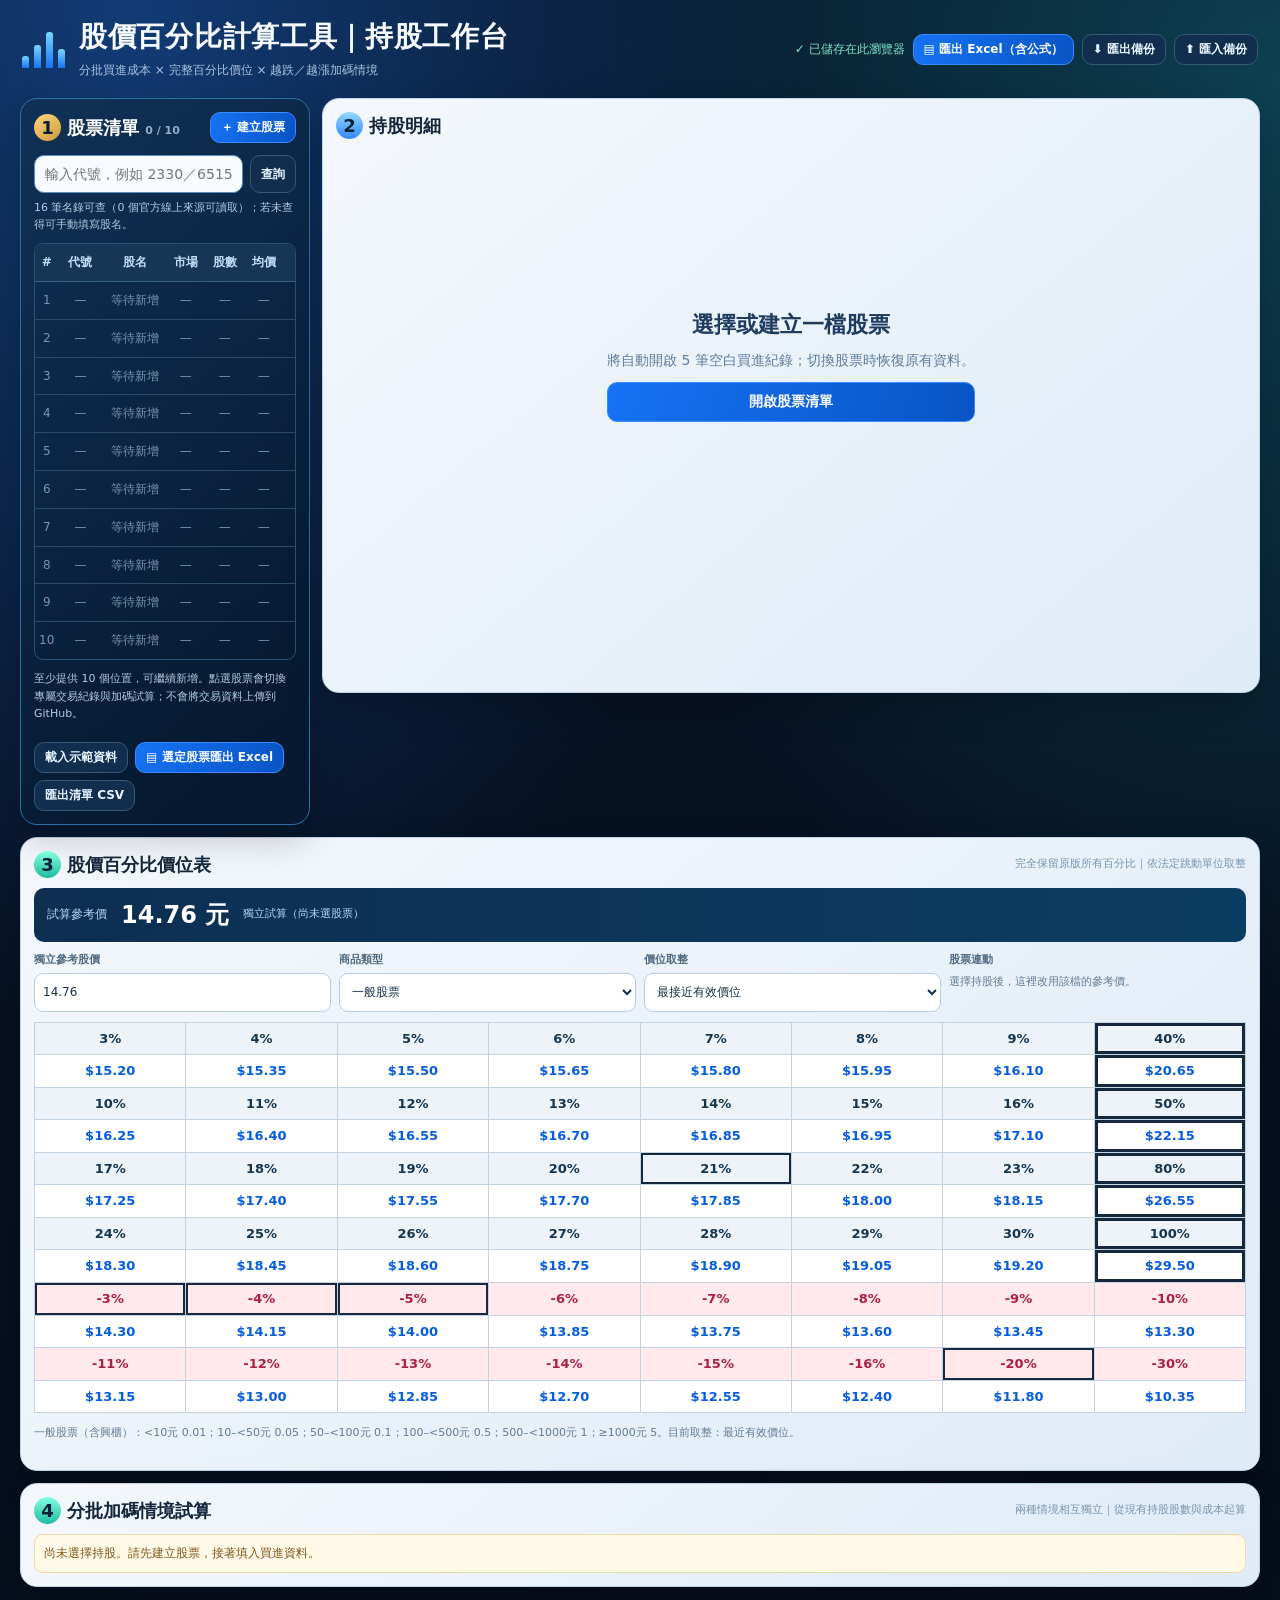
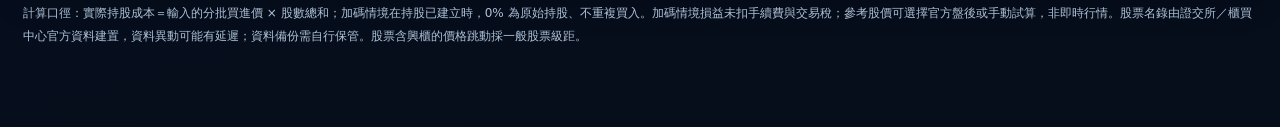
==== commit 83c776d5: "Update V1.1.2 - Quote Refresh System" ====
--- a/index.html
+++ b/index.html
@@ -44,7 +44,9 @@
 <section class="light-panel stop-section" id="stopSection">
   <div class="panel-head"><h2><span class="number-badge rose">S</span>賭博式停利｜A、B 雙方案</h2><small>盤後資料 × 前日生效門檻 × 含費稅保本價</small></div>
   <div class="stop-brief"><div><strong id="stopStock">—</strong><br><span id="stopDataStatus">行情載入中</span></div><span>📌 正式出場判斷僅採已核對日期的盤後價；盤中不產生觸發。</span></div>
-  <div class="stop-tools"><label class="field"><span>策略模式（A、B 各自比較）</span><select id="stopMode"><option value="protected">獲利保護：停利門檻只升不降</option><option value="original">原始公式：每日收盤重新計算</option></select></label><button class="btn primary small" id="stopStart">建立停利基準</button><button class="btn small" id="stopClear">清除停利基準</button><button class="btn small" id="stopRefresh">↻ 刷新官方盤後價</button></div>
+  <div class="stop-tools"><label class="field"><span>策略模式（A、B 各自比較）</span><select id="stopMode"><option value="protected">獲利保護：停利門檻只升不降</option><option value="original">原始公式：每日收盤重新計算</option></select></label><button class="btn primary small" id="stopStart">建立停利基準</button><button class="btn small" id="stopClear">清除停利基準</button><button class="btn small" id="stopRefresh">↻ 重新讀取盤後資料</button><button class="btn primary small" id="stopRequestUpdate">⚡ 一鍵請求更新</button></div>
+  <div id="quoteFreshnessNotice" class="quote-freshness hide" role="status" aria-live="polite"></div>
+  <div id="refreshRequestStatus" class="refresh-request-note" role="status" aria-live="polite">「重新讀取」僅載入已發布資料；「一鍵請求更新」可透過安全服務啟動盤後抓取。</div>
   <div class="stop-metrics" id="stopCalculation"></div>
   <div class="stop-signals" id="stopSignals"></div>
   <div class="stop-note important" id="stopWarning">選擇股票後，顯示停利計算。</div>
@@ -67,6 +69,7 @@
 <nav class="mobile-bottom" aria-label="手機主選單"><button data-view="list" class="active"><strong>▦</strong>股票清單</button><button data-view="detail"><strong>▣</strong>持股明細</button><button data-view="calc"><strong>▥</strong>百分比表</button><button data-view="sim"><strong>▤</strong>加碼試算</button></nav>
 <div id="toast" class="toast" role="status" aria-live="polite"></div>
 <script src="./excel_export.js"></script>
+<script src="./refresh_config.js"></script>
 <script src="./stop_module.js"></script>
 <script>
 'use strict';
--- a/stop_module.css
+++ b/stop_module.css
@@ -6,3 +6,15 @@
 @media(max-width:1200px){.stop-metrics{grid-template-columns:repeat(3,minmax(0,1fr))}}
 @media(max-width:700px){.stop-metrics{grid-template-columns:repeat(2,minmax(0,1fr))}.stop-signals{grid-template-columns:1fr}.stop-metric strong{font-size:19px}.stop-tools .field{min-width:100%}.stop-tools button{flex:1}.stop-brief{padding:10px}.stop-brief strong{font-size:14px}}
 @media(max-width:640px){.stop-section{display:none}.mobile-view-detail .stop-section{display:block}.stop-section .panel-head small{font-size:10px}.stop-metrics{grid-template-columns:repeat(2,minmax(0,1fr))}}
+
+
+/* 盤後行情時效與手動請求更新狀態：延續原站深藍系。 */
+.quote-freshness{font-size:13px;font-weight:800;line-height:1.7;padding:11px 13px;border:1px solid #f0b15d;border-radius:10px;background:#fff2d9;color:#834d0f;margin:0 0 10px;overflow-wrap:anywhere}
+.quote-freshness.good{border-color:#8ed7bd;background:#eafff6;color:#075d4d}
+.quote-freshness.unknown{border-color:#a4bfd6;background:#edf5ff;color:#244b73}
+.refresh-request-note{font-size:12px;color:#305575;line-height:1.65;padding:8px 3px 10px;overflow-wrap:anywhere}
+.refresh-request-note.pending{color:#9a5707;font-weight:800}
+.refresh-request-note.error{color:#a21b34;font-weight:800}
+.refresh-request-note.success{color:#046b52;font-weight:800}
+.stop-tools #stopRequestUpdate{background:linear-gradient(105deg,#0670ce,#0aa9a3);border-color:#12a4c5}
+@media(max-width:700px){.quote-freshness{font-size:12px}.stop-tools #stopRequestUpdate{width:100%}}
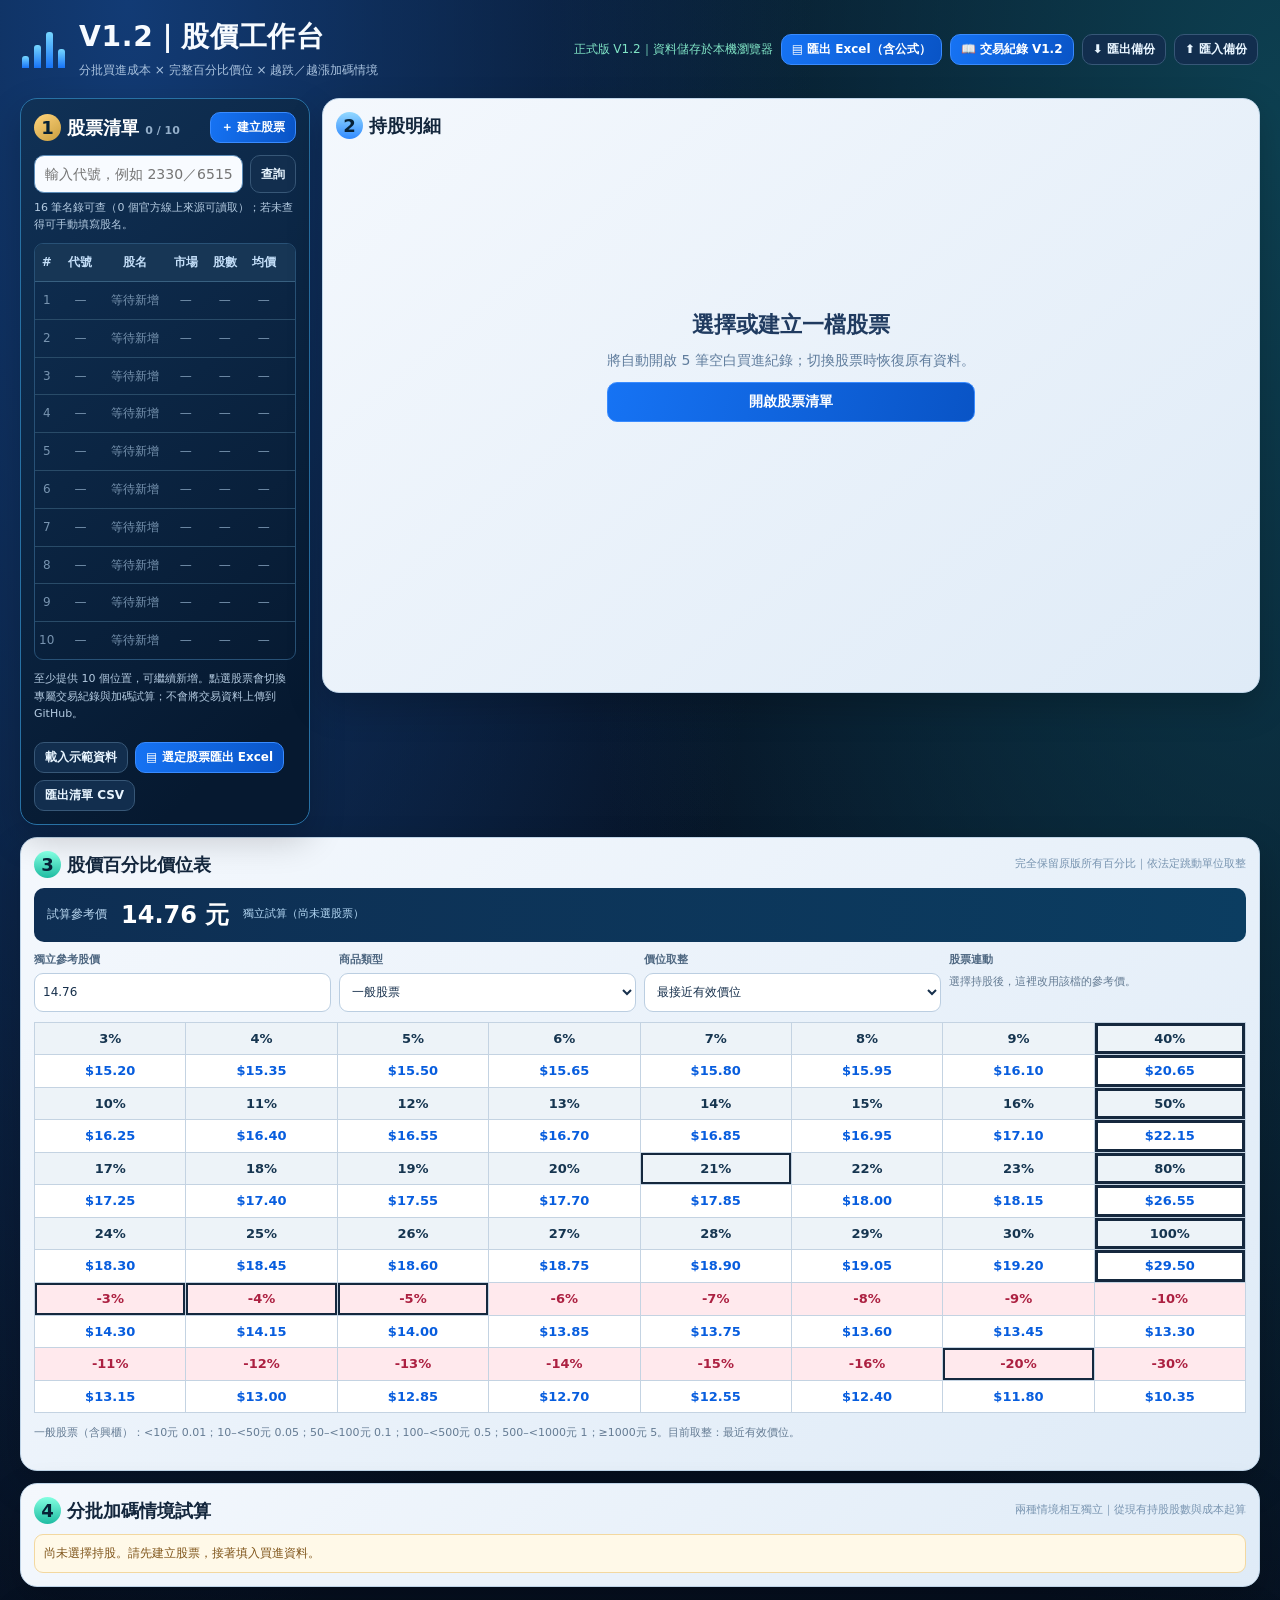
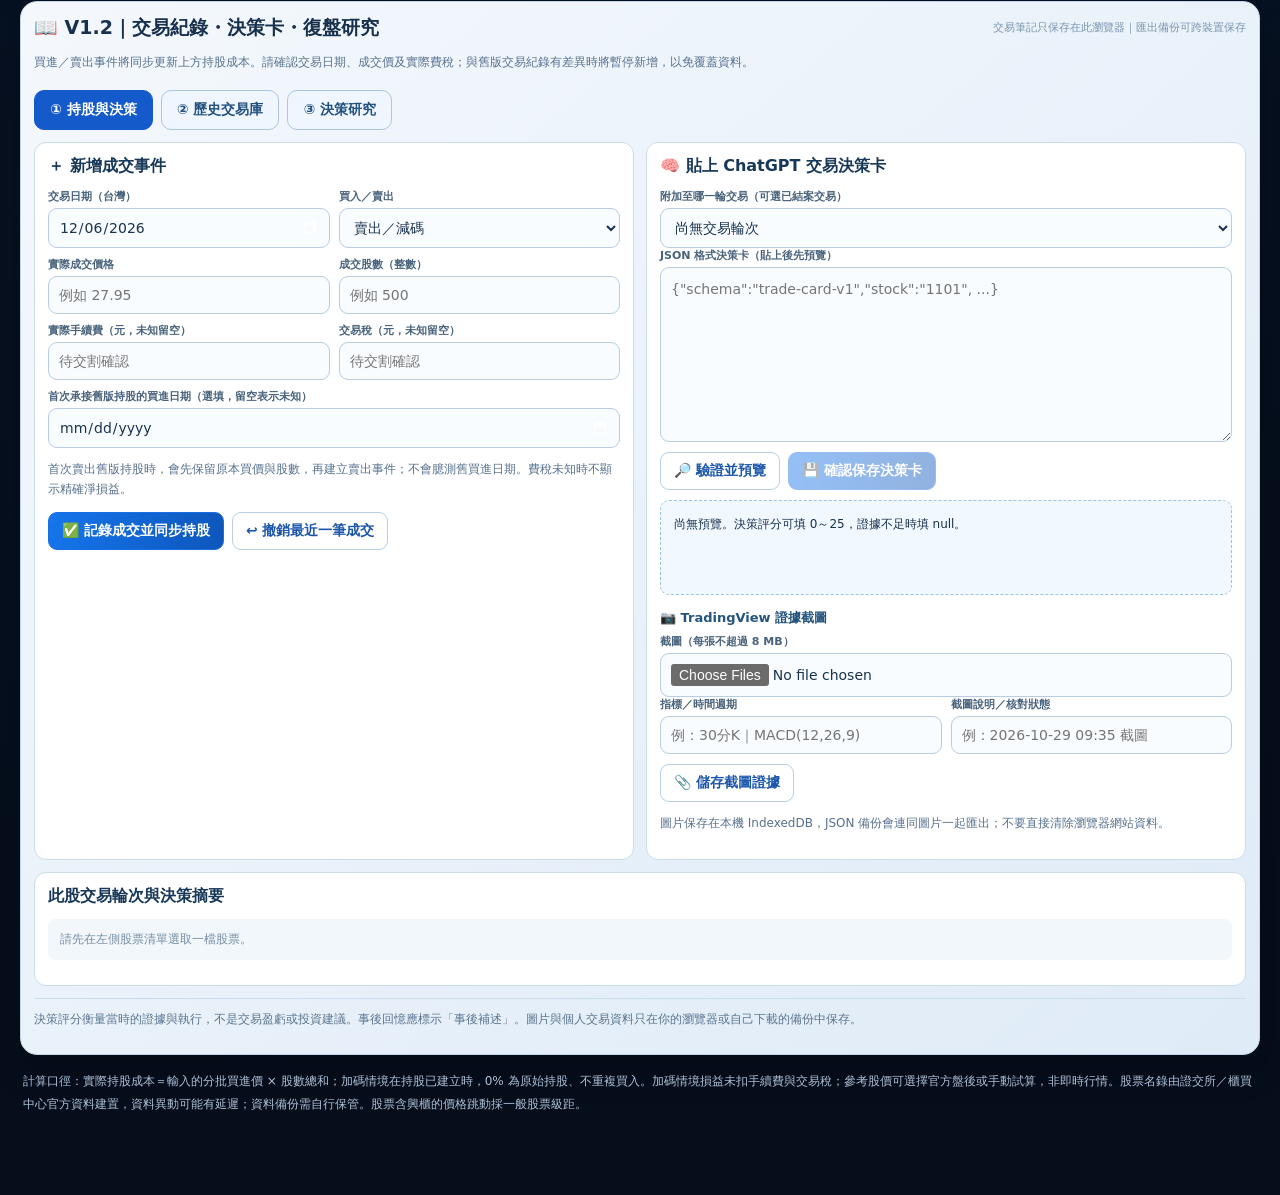
==== commit cf8ad3f6: "Release V1.2 stock workbench clean start" ====
--- a/index.html
+++ b/index.html
@@ -5,7 +5,7 @@
 <meta name="viewport" content="width=device-width, initial-scale=1, viewport-fit=cover">
 <meta name="theme-color" content="#081426">
 <meta name="description" content="台股持股管理、分批買進加權成本與漲跌百分比模擬工作台">
-<title>股價百分比計算工具｜持股工作台</title>
+<title>V1.2 股價工作台｜交易紀錄・決策卡・復盤研究</title>
 <style>
 :root{color-scheme:dark;--bg:#061021;--navy:#102846;--deep:#08182e;--slate:#193755;--line:#254766;--accent:#57b6ff;--blue:#0867e8;--green:#10d49f;--red:#ff6676;--ink:#13263c;--mute:#7894b0;--white:#f7fbff;--light:#eaf2fc;--card:#fff;--cell:#edf3fa;--radius:17px;--shadow:0 14px 36px #0003}
 *{box-sizing:border-box}html{scroll-behavior:smooth}body{margin:0;background:radial-gradient(ellipse at 10% 0%,#123b75 0%,transparent 42%),radial-gradient(ellipse at 100% 5%,#0d4051 0%,transparent 41%),linear-gradient(165deg,#07162a,#060d1b 90%);color:var(--white);font-family:Inter,"Noto Sans TC","PingFang TC","Microsoft JhengHei",system-ui,sans-serif;font-size:14px;font-variant-numeric:tabular-nums;min-height:100vh}
@@ -21,10 +21,11 @@
 @media print{body{background:white;color:#122a43}.shell{padding:0}.top-actions,.mobile-bottom,.btn,.watchlist .searchline,.watchlist .market-line{display:none}.dashboard{display:block}.dark-panel{box-shadow:none}.watchlist{background:white;color:#172e4a;min-height:0}.light-panel{box-shadow:none}.detail-grid{grid-template-columns:1fr 2fr 1fr}.simulator-grid{grid-template-columns:1fr}.scenario-scroller{overflow:visible}.scenario-table{min-width:0}.footnote{color:#37465a}}
 </style>
 <link rel="stylesheet" href="./stop_module.css">
+<link rel="stylesheet" href="./journal_module.css">
 </head>
 <body class="mobile-view-list">
 <div class="shell">
-<header class="topbar"><div class="brand"><div class="logo" aria-hidden="true"><i></i><i></i><i></i><i></i></div><div><h1>股價百分比計算工具｜持股工作台</h1><p class="tagline">分批買進成本 × 完整百分比價位 × 越跌／越漲加碼情境</p></div></div><div class="top-actions"><span class="saving" id="saveIndicator">資料儲存於此瀏覽器</span><button class="btn primary small" id="xlsxBtn" title="將目前選定股票的持股紀錄、百分比及兩種加碼試算匯出成含公式 Excel">▤ 匯出 Excel（含公式）</button><button class="btn small" id="exportBtn">⬇ 匯出備份</button><button class="btn small" id="importBtn">⬆ 匯入備份</button><button class="btn small mobile-menu" id="quickMenu">⋯ 更多</button><input id="importFile" type="file" accept="application/json,.json" class="hide" aria-label="匯入備份檔"></div></header>
+<header class="topbar"><div class="brand"><div class="logo" aria-hidden="true"><i></i><i></i><i></i><i></i></div><div><h1>V1.2｜股價工作台</h1><p class="tagline">分批買進成本 × 完整百分比價位 × 越跌／越漲加碼情境</p></div></div><div class="top-actions"><span class="saving" id="saveIndicator">正式版 V1.2｜資料儲存於本機瀏覽器</span><button class="btn primary small" id="xlsxBtn" title="將目前選定股票的持股紀錄、百分比及兩種加碼試算匯出成含公式 Excel">▤ 匯出 Excel（含公式）</button><button class="btn primary small" id="journalShowBtn">📖 交易紀錄 V1.2</button><button class="btn small" id="exportBtn">⬇ 匯出備份</button><button class="btn small" id="importBtn">⬆ 匯入備份</button><button class="btn small mobile-menu" id="quickMenu">⋯ 更多</button><input id="importFile" type="file" accept="application/json,.json" class="hide" aria-label="匯入備份檔"></div></header>
 <div class="dashboard">
  <aside class="dark-panel watchlist list-pane dashboard-panel" id="stockListSection"><div class="panel-head"><h2><span class="number-badge">1</span>股票清單 <small class="subtle" id="slotCount">0 / 10</small></h2><button id="addStockBtn" class="btn primary small">＋ 建立股票</button></div>
   <label class="sr-only" for="stockCode">輸入代號</label><div class="searchline"><input id="stockCode" class="lookup" placeholder="輸入代號，例如 2330／6515／6987" autocomplete="off" maxlength="12"><button id="lookupBtn" class="btn small">查詢</button></div>
@@ -64,17 +65,59 @@
  <section class="sim-panel" id="downPanel"><div class="sim-header"><div><strong>↓ 越跌越買</strong><small>跌至指定階段逐筆加碼，並觀察回漲損益</small></div><span class="badge">風險情境</span></div><div class="sim-toolbar"><label class="field"><span>加碼階梯 %（以逗號分隔）</span><input id="downSteps" value="0,-3,-5,-10,-15,-20,-30" aria-label="下跌百分比階梯"></label><label class="field"><span>每階預計加碼股數</span><input id="downQty" type="number" min="1" step="1" inputmode="numeric" value="1000"></label></div><div class="scenario-scroller"><table class="scenario-table" id="downTable"></table></div><div class="sim-cards" id="downCards"></div><div class="scroll-hint">⇆ 表格可橫向捲動；左側「序／階段」固定顯示。</div></section>
  <section class="sim-panel" id="upPanel"><div class="sim-header up"><div><strong>↑ 越漲越買</strong><small>漲至指定階段逐筆加碼，並觀察回跌損益</small></div><span class="badge">風險情境</span></div><div class="sim-toolbar"><label class="field"><span>加碼階梯 %（以逗號分隔）</span><input id="upSteps" value="0,3,5,10,15,20,30" aria-label="上漲百分比階梯"></label><label class="field"><span>每階預計加碼股數</span><input id="upQty" type="number" min="1" step="1" inputmode="numeric" value="1000"></label></div><div class="scenario-scroller"><table class="scenario-table" id="upTable"></table></div><div class="sim-cards" id="upCards"></div><div class="scroll-hint">⇆ 表格可橫向捲動；手機版可展開各階段的回漲／回跌損益。</div></section></div>
 </section>
+<section class="light-panel journal-section" id="journalSection" aria-label="交易紀錄與決策研究">
+ <div class="panel-head"><h2>📖 V1.2｜交易紀錄・決策卡・復盤研究</h2><small>交易筆記只保存在此瀏覽器｜匯出備份可跨裝置保存</small></div>
+ <p class="j-notice">買進／賣出事件將同步更新上方持股成本。請確認交易日期、成交價及實際費稅；與舊版交易紀錄有差異時將暫停新增，以免覆蓋資料。</p><p id="journalStorageWarning" class="j-warning"></p>
+ <div class="j-tabs"><button type="button" class="j-tab active" id="journalTabcurrent">① 持股與決策</button><button type="button" class="j-tab" id="journalTabhistory">② 歷史交易庫</button><button type="button" class="j-tab" id="journalTabresearch">③ 決策研究</button></div>
+ <section id="journalPanecurrent"><div class="j-columns">
+  <div class="j-box"><h3>＋ 新增成交事件</h3><div class="j-fields">
+   <label class="j-field"><span>交易日期（台灣）</span><input id="journalDate" type="date"></label><label class="j-field"><span>買入／賣出</span><select id="journalSide"><option value="sell">賣出／減碼</option><option value="buy">買進／加碼</option></select></label>
+   <label class="j-field"><span>實際成交價格</span><input id="journalPrice" type="number" min="0.01" step="any" placeholder="例如 27.95"></label><label class="j-field"><span>成交股數（整數）</span><input id="journalQty" type="number" min="1" step="1" placeholder="例如 500"></label>
+   <label class="j-field"><span>實際手續費（元，未知留空）</span><input id="journalFee" type="number" min="0" step="any" placeholder="待交割確認"></label><label class="j-field"><span>交易稅（元，未知留空）</span><input id="journalTax" type="number" min="0" step="any" placeholder="待交割確認"></label>
+   <label class="j-field wide"><span>首次承接舊版持股的買進日期（選填，留空表示未知）</span><input id="journalBaselineDate" type="date"></label></div>
+   <p class="j-notice">首次賣出舊版持股時，會先保留原本買價與股數，再建立賣出事件；不會臆測舊買進日期。費稅未知時不顯示精確淨損益。</p><div class="j-actions"><button type="button" class="j-primary" id="journalAddTrade">✅ 記錄成交並同步持股</button><button type="button" class="j-outline" id="journalUndoTrade">↩ 撤銷最近一筆成交</button></div>
+   <p id="journalStatus" class="j-notice" role="status"></p>
+  </div>
+  <div class="j-box"><h3>🧠 貼上 ChatGPT 交易決策卡</h3><label class="j-field"><span>附加至哪一輪交易（可選已結案交易）</span><select id="journalTargetRound"></select></label><label class="j-field"><span>JSON 格式決策卡（貼上後先預覽）</span><textarea id="journalPaste" spellcheck="false" placeholder='{"schema":"trade-card-v1","stock":"1101", ...}'></textarea></label>
+   <div class="j-actions"><button type="button" class="j-outline" id="journalPreviewBtn">🔎 驗證並預覽</button><button type="button" class="j-primary" id="journalSaveCard" disabled>💾 確認保存決策卡</button></div>
+   <div id="journalPreview" class="j-preview" aria-live="polite">尚無預覽。決策評分可填 0～25，證據不足時填 null。</div>
+   <h4>📷 TradingView 證據截圖</h4><label class="j-field"><span>截圖（每張不超過 8 MB）</span><input id="journalImageFiles" type="file" accept="image/png,image/jpeg,image/webp" multiple></label>
+   <div class="j-fields"><label class="j-field"><span>指標／時間週期</span><input id="journalTimeframe" placeholder="例：30分K｜MACD(12,26,9)"></label><label class="j-field"><span>截圖說明／核對狀態</span><input id="journalImageNote" placeholder="例：2026-10-29 09:35 截圖"></label></div>
+   <div class="j-actions"><button type="button" class="j-outline" id="journalUpload">📎 儲存截圖證據</button></div><p class="j-notice">圖片保存在本機 IndexedDB，JSON 備份會連同圖片一起匯出；不要直接清除瀏覽器網站資料。</p>
+  </div>
+ </div><div class="j-box"><h3>此股交易輪次與決策摘要</h3><div id="journalCurrent"></div></div></section>
+ <section id="journalPanehistory" class="hide"><div class="j-box"><h3>📂 歷史交易檔案庫</h3><input class="j-search" id="journalSearch" placeholder="搜尋代號、股名、決策理由與標籤（跨股票）"><div id="journalHistory"></div></div><div class="j-box" id="journalHistoryDetail"></div></section>
+ <section id="journalPaneresearch" class="hide"><div class="j-box"><h3>🔎 依決策問題跨股票檢視</h3><p class="j-notice">依決策卡的 tags 自動分類；未累積足夠樣本，不顯示具有誤導性的勝率或策略效果。</p><div id="journalResearch"></div></div></section>
+ <p class="j-foot">決策評分衡量當時的證據與執行，不是交易盈虧或投資建議。事後回憶應標示「事後補述」。圖片與個人交易資料只在你的瀏覽器或自己下載的備份中保存。</p>
+</section>
+
 <footer class="footnote">計算口徑：實際持股成本＝輸入的分批買進價 × 股數總和；加碼情境在持股已建立時，0% 為原始持股、不重複買入。加碼情境損益未扣手續費與交易稅；參考股價可選擇官方盤後或手動試算，非即時行情。股票名錄由證交所／櫃買中心官方資料建置，資料異動可能有延遲；資料備份需自行保管。股票含興櫃的價格跳動採一般股票級距。</footer>
 </div>
-<nav class="mobile-bottom" aria-label="手機主選單"><button data-view="list" class="active"><strong>▦</strong>股票清單</button><button data-view="detail"><strong>▣</strong>持股明細</button><button data-view="calc"><strong>▥</strong>百分比表</button><button data-view="sim"><strong>▤</strong>加碼試算</button></nav>
+<nav class="mobile-bottom" aria-label="手機主選單"><button data-view="list" class="active"><strong>▦</strong>股票清單</button><button data-view="detail"><strong>▣</strong>持股明細</button><button data-view="calc"><strong>▥</strong>百分比表</button><button data-view="sim"><strong>▤</strong>加碼試算</button><button data-view="journal"><strong>📖</strong>交易研究</button></nav>
 <div id="toast" class="toast" role="status" aria-live="polite"></div>
+
+
 <script src="./excel_export.js"></script>
 <script src="./refresh_config.js"></script>
+<script>
+// V1.2 安全匯入復原護欄：若上次匯入在寫入三份文字資料的中途中斷，先還原舊值再載入模組。
+(()=>{
+ const markerKey='tw-stock-workbench-import-guard-v12';
+ try{
+  const raw=localStorage.getItem(markerKey);if(!raw)return;
+  const mark=JSON.parse(raw),keys=['tw-stock-workbench-v12','tw-stock-workbench-stops-v12','tw-stock-workbench-journal-v12'];
+  if(mark?.version!==1||!mark.old||!keys.every(k=>Object.prototype.hasOwnProperty.call(mark.old,k)))throw Error('復原資訊不完整');
+  for(const k of keys){if(mark.old[k]===null)localStorage.removeItem(k);else localStorage.setItem(k,mark.old[k]);}
+  localStorage.removeItem(markerKey);window.__v12RecoveredImport=true;
+ }catch(e){window.__v12ImportBlocked=true;alert('⚠ 上次備份匯入中斷，本機資料未能自動還原。請勿繼續操作；請保留原備份並回報：'+e.message);}
+})();
+</script>
 <script src="./stop_module.js"></script>
+<script src="./journal_module.js"></script>
 <script>
 'use strict';
 (()=>{
-const KEY='tw-stock-workbench-v2';
+const KEY='tw-stock-workbench-v12';
 const $=id=>document.getElementById(id);
 const defaults=()=>({version:2,selected:null,stocks:[],standalone:{reference:'14.76',kind:'stock',rounding:'nearest'}});
 let state=loadState(), directory=new Map(),lookupStatus='載入名錄中…',mobileTab='down', saveTimer;
@@ -93,7 +136,7 @@
 function seedBuys(){return Array.from({length:5},()=>({price:'',qty:''}));}
 function newStock(code,name,market,kind){return {id:id(),code,name:name||'',market:market||'待確認',kind:kind||(/^00\d{3,5}[A-Za-z]?$/.test(code)?'etf':'stock'),reference:'',rounding:'nearest',buys:seedBuys(),downSteps:'0,-3,-5,-10,-15,-20,-30',upSteps:'0,3,5,10,15,20,30',downQty:'1000',upQty:'1000',refMode:'auto'};}
 function loadState(){try{const j=JSON.parse(localStorage.getItem(KEY)||'null');if(j&&j.version===2&&Array.isArray(j.stocks)&&j.stocks.length<=200&&typeof j.standalone==='object')return j;}catch(e){console.warn('載入本機紀錄失敗',e);}return defaults();}
-function save(){try{localStorage.setItem(KEY,JSON.stringify(state));$('saveIndicator').textContent='✓ 已儲存在此瀏覽器';clearTimeout(saveTimer);saveTimer=setTimeout(()=>$('saveIndicator').textContent='資料儲存於此瀏覽器',1400);}catch(e){$('saveIndicator').textContent='⚠ 儲存失敗';toast('無法儲存。請確認瀏覽器儲存空間或無痕模式。');}}
+function save(){try{localStorage.setItem(KEY,JSON.stringify(state));$('saveIndicator').textContent='✓ 已儲存在此瀏覽器';clearTimeout(saveTimer);saveTimer=setTimeout(()=>$('saveIndicator').textContent='正式版 V1.2｜資料儲存於本機瀏覽器',1400);}catch(e){$('saveIndicator').textContent='⚠ 儲存失敗';toast('無法儲存。請確認瀏覽器儲存空間或無痕模式。');}}
 function current(){return state.stocks.find(s=>s.id===state.selected)||null;}
 function toast(msg){$('toast').textContent=msg;$('toast').classList.add('on');clearTimeout(toast._t);toast._t=setTimeout(()=>$('toast').classList.remove('on'),4000);}
 function holding(s){let qty=0,cost=0,incomplete=0;for(const b of s.buys){if(b.price===''&&b.qty==='')continue;const price=n(b.price),amount=n(b.qty);if(!(price>0&&Number.isInteger(amount)&&amount>0)){incomplete++;continue;}qty+=amount;cost+=price*amount;}return{qty,cost,avg:qty?cost/qty:0,incomplete};}
@@ -119,12 +162,12 @@
 function queryCode(){const code=$('stockCode').value.trim().toUpperCase();const found=directory.get(code);if(!code){$('stockSuggestions').textContent='';return null;} $('stockSuggestions').textContent=found?`找到：${code} ${found.name}（${found.market}），可新增。`:`${code}：目前名錄未找到；仍可新增，並自行輸入股名。`;return found;}
 function create(){const code=$('stockCode').value.trim().toUpperCase();if(!/^[0-9A-Z]{4,8}$/.test(code)){toast('請輸入 4 至 8 碼股票／ETF 代號。');return;}const match=state.stocks.find(s=>s.code.toUpperCase()===code);if(match){state.selected=match.id;save();renderAll();setView('detail');toast('這檔股票已存在，已切換到原有紀錄。');return;}if(state.stocks.length>=200){toast('此版本最多可建立 200 檔。');return;}const item=directory.get(code);const s=newStock(code,item?.name||'',item?.market||'待確認',item?.kind);state.stocks.push(s);state.selected=s.id;$('stockCode').value='';$('stockSuggestions').textContent='';save();renderAll();setView('detail');toast(`已建立 ${code}；右側已準備 5 筆空白買進欄位。`);}
 function renderList(){const tbody=$('stockRows');const rows=state.stocks.map((s,i)=>{const h=holding(s);return `<tr data-stock-id="${html(s.id)}" class="${s.id===state.selected?'selected':''}" tabindex="0" aria-label="選取 ${html(s.code)} ${html(s.name)}"><td>${i+1}</td><td><b>${html(s.code)}</b></td><td class="name">${html(s.name||'待填股名')}<span class="quote-compact">${html(window.StockStops.listQuote(s,h))}</span></td><td>${html(s.market||'—')}</td><td>${h.qty?fmt(h.qty,0):'—'}</td><td>${h.qty?fmt(h.avg):'—'}</td><td><button class="icon-btn" data-delete="${html(s.id)}" aria-label="刪除 ${html(s.code)}" title="刪除股票">×</button></td></tr>`}).join('');let blanks='';for(let i=state.stocks.length;i<Math.max(state.stocks.length,10);i++)blanks+=`<tr class="empty-slot"><td>${i+1}</td><td>—</td><td>等待新增</td><td>—</td><td>—</td><td>—</td><td></td></tr>`;tbody.innerHTML=rows+blanks;$('slotCount').textContent=`${state.stocks.length} / ${Math.max(10,state.stocks.length)}`;}
-function setView(view){if(!['list','detail','calc','sim'].includes(view))return;document.body.classList.remove('mobile-view-list','mobile-view-detail','mobile-view-calc','mobile-view-sim');document.body.classList.add('mobile-view-'+view);document.querySelectorAll('.mobile-bottom button').forEach(b=>b.classList.toggle('active',b.dataset.view===view));window.scrollTo({top:0,behavior:'instant'});}
-function renderDetail(){const s=current();$('detailBody').classList.toggle('hide',!s);$('emptyDetail').classList.toggle('hide',!!s);$('stockHeading').textContent=s?`${s.code} ${s.name||'（股名待填）'}`:'持股明細';$('stockBadge').textContent=s?`${s.market||'待確認'}｜點選清單切換`:'';if(!s)return;
- $('stockName').value=s.name||'';$('stockKind').value=s.kind||'stock';$('referencePrice').value=s.reference??'';$('rounding').value=s.rounding||'nearest';$('refMode').value=s.refMode||'manual';$('purchaseRows').innerHTML=s.buys.map((b,i)=>`<tr><td>${i+1}</td><td><input aria-label="第${i+1}筆買進價格" data-row="${i}" data-key="price" type="number" min="0.01" step="any" inputmode="decimal" placeholder="買價" value="${html(b.price)}"></td><td><input aria-label="第${i+1}筆買進股數" data-row="${i}" data-key="qty" type="number" min="1" step="1" inputmode="numeric" placeholder="股數" value="${html(b.qty)}"></td><td class="disabled-cost" id="lineCost${i}">—</td><td><button class="icon-btn" data-row-remove="${i}" aria-label="清空第${i+1}筆">×</button></td></tr>`).join('');$('addPurchaseBtn').disabled=s.buys.length>=50;renderDetailComputed();}
+function setView(view){if(!['list','detail','calc','sim','journal'].includes(view))return;document.body.classList.remove('mobile-view-list','mobile-view-detail','mobile-view-calc','mobile-view-sim','mobile-view-journal');document.body.classList.add('mobile-view-'+view);document.querySelectorAll('.mobile-bottom button').forEach(b=>b.classList.toggle('active',b.dataset.view===view));window.scrollTo({top:0,behavior:'instant'});}
+function renderDetail(){const s=current();$('detailBody').classList.toggle('hide',!s);$('emptyDetail').classList.toggle('hide',!!s);$('stockHeading').textContent=s?`${s.code} ${s.name||'（股名待填）'}`:'持股明細';$('stockBadge').textContent=s?`${s.market||'待確認'}｜點選清單切換`:'';if(!s)return;const journalLocked=window.StockJournal?.hasActiveRound(s.id)===true;
+ $('stockName').value=s.name||'';$('stockKind').value=s.kind||'stock';$('referencePrice').value=s.reference??'';$('rounding').value=s.rounding||'nearest';$('refMode').value=s.refMode||'manual';$('purchaseRows').innerHTML=s.buys.map((b,i)=>`<tr><td>${i+1}</td><td><input aria-label="第${i+1}筆買進價格" data-row="${i}" data-key="price" type="number" min="0.01" step="any" inputmode="decimal" placeholder="買價" value="${html(b.price)}" ${journalLocked?'disabled title="已啟用交易日誌，請在下方新增買進事件"':''}></td><td><input aria-label="第${i+1}筆買進股數" data-row="${i}" data-key="qty" type="number" min="1" step="1" inputmode="numeric" placeholder="股數" value="${html(b.qty)}" ${journalLocked?'disabled title="已啟用交易日誌，請在下方新增買進事件"':''}></td><td class="disabled-cost" id="lineCost${i}">—</td><td><button class="icon-btn" data-row-remove="${i}" ${journalLocked?'disabled':''} aria-label="清空第${i+1}筆">×</button></td></tr>`).join('');$('addPurchaseBtn').disabled=journalLocked||s.buys.length>=50;$('resetPurchaseBtn').disabled=journalLocked;renderDetailComputed();}
 function renderDetailComputed(){const s=current();if(!s)return;const h=holding(s),ref=effectiveRef(s);$('summaryStock').textContent=`${s.code} ${s.name||'待填股名'}`;$('summaryMarket').textContent=s.market||'待確認';$('summaryRef').textContent=ref>0?fmt(ref)+' 元':'尚未輸入';$('validTickNotice').textContent=ref>0&&s.rounding!=='raw'&&Math.abs(priceNeighbors(ref,s.kind).low-ref)>0.0001&&Math.abs(priceNeighbors(ref,s.kind).high-ref)>0.0001?'提醒：參考股價不在目前商品的有效跳動價位；試算值將依跳動單位修正。':'';
  $('statQty').textContent=fmt(h.qty,0)+' 股';$('statCost').textContent=money(h.cost);$('statAvg').textContent=h.qty?fmt(h.avg)+' 元':'—';$('statMarketValue').textContent=h.qty&&ref>0?money(h.qty*ref):'—';const pn=h.qty&&ref>0?h.qty*ref-h.cost:NaN;const rate=h.cost>0&&ref>0?pn/h.cost:NaN;for(const [id,value,output]of [['statPnL',pn,money(pn)],['statReturn',rate,pct(rate)]]){const el=$(id);el.textContent=output;el.className=pcls(value);}
- $('purchaseWarning').textContent=h.incomplete?`有 ${h.incomplete} 筆買進紀錄尚未同時填妥「正數價格」及「正整數股數」，暫不計入持股成本。`:'實際交易紀錄與下方模擬加碼分開保存；不含手續費與交易稅。';
+ $('purchaseWarning').textContent=window.StockJournal?.hasActiveRound(s.id)?'目前有 V1.2 進行中的交易輪次，分批買進欄位轉為唯讀持股摘要；新增買賣請使用下方「交易紀錄 V1.2」。':h.incomplete?`有 ${h.incomplete} 筆買進紀錄尚未同時填妥「正數價格」及「正整數股數」，暫不計入持股成本。`:'實際交易紀錄與下方模擬加碼分開保存；不含手續費與交易稅。';
  s.buys.forEach((b,i)=>{const el=$('lineCost'+i),price=n(b.price),qty=n(b.qty);if(el)el.textContent=price>0&&Number.isInteger(qty)&&qty>0?money(price*qty):'—';});}
 function effectiveRef(s){const q=window.StockStops.quote(s);return s.refMode==='auto'&&q?Number(q.price):n(s.reference);}
 function calcContext(){const s=current();return s?{price:effectiveRef(s),kind:s.kind,rounding:s.rounding,stock:s}: {price:n(state.standalone.reference),kind:state.standalone.kind,rounding:state.standalone.rounding,stock:null};}
@@ -140,11 +183,66 @@
 function applySimTab(){document.querySelectorAll('[data-simtab]').forEach(b=>b.classList.toggle('active',b.dataset.simtab===mobileTab));for(const side of ['down','up'])$(side+'Panel').classList.toggle('mobile-hide',side!==mobileTab);}
 function renderComputed(){renderList();renderDetailComputed();renderPercent();renderSim();renderStops();}
 function renderStops(){const s=current();window.StockStops.render(s,s?holding(s):null);}
-function renderAll(){renderList();renderDetail();renderPercent();renderSim();renderStops();queryCode();}
+function renderAll(){renderList();renderDetail();renderPercent();renderSim();renderStops();queryCode();window.StockJournal?.render();}
 function exportBlob(blob,name){const url=URL.createObjectURL(blob);const a=document.createElement('a');a.href=url;a.download=name;document.body.appendChild(a);a.click();a.remove();setTimeout(()=>URL.revokeObjectURL(url),1500);}
-function exportBackup(){const stamp=new Date().toLocaleDateString('sv-SE');exportBlob(new Blob([JSON.stringify({...state,stopSettings:window.StockStops.exportState(),exportedAt:new Date().toISOString()},null,2)],{type:'application/json'}),`持股工作台_備份_${stamp}.json`);toast('已匯出 JSON 備份。請妥善保管交易資料。');}
+async function exportBackup(){const journal=await window.StockJournal.exportBackup();const stamp=new Date().toLocaleDateString('sv-SE');exportBlob(new Blob([JSON.stringify({...state,stopSettings:window.StockStops.exportState(),tradeJournal:journal,exportedAt:new Date().toISOString()},null,2)],{type:'application/json'}),`持股工作台_備份_${stamp}.json`);toast('已匯出 JSON 備份。請妥善保管交易資料。');}
 function exportCsv(){const row=(items)=>items.map(v=>'"'+String(v??'').replace(/"/g,'""')+'"').join(',');const lines=[row(['代號','股名','市場','商品類型','累積股數','持有總成本','加權均價','參考股價','帳面損益','損益率'])];for(const s of state.stocks){const h=holding(s),ref=n(s.reference),pnl=h.qty&&ref>0?h.qty*ref-h.cost:'';lines.push(row([s.code,s.name,s.market,s.kind,h.qty,h.cost,h.avg||'',s.reference,pnl,h.cost&&pnl!==''?pnl/h.cost:'']));}exportBlob(new Blob(['\ufeff'+lines.join('\r\n')],{type:'text/csv;charset=utf-8'}),'持股清單.csv');}
-function importBackup(file){if(!file)return;if(file.size>5e6){toast('備份檔太大，請確認檔案。');return;}file.text().then(t=>{let j;try{j=JSON.parse(t);}catch{throw Error('JSON 格式錯誤');}if(!j||j.version!==2||!Array.isArray(j.stocks)||j.stocks.length>200||!j.standalone||typeof j.standalone!=='object')throw Error('不是本工具的 v2 備份檔');if(!j.stocks.every(s=>s&&typeof s.code==='string'&&Array.isArray(s.buys)&&s.buys.length<=50&&typeof s.id==='string'))throw Error('交易紀錄結構不符');if(!confirm(`將以備份中的 ${j.stocks.length} 檔股票覆蓋目前資料，確定匯入？（建議先匯出原資料）`))return;state={version:2,selected:j.selected,stocks:j.stocks,standalone:j.standalone};if(j.stopSettings)window.StockStops.importState(j.stopSettings);if(!current())state.selected=state.stocks[0]?.id||null;save();renderAll();toast('備份已匯入，股票及交易紀錄已恢復。');}).catch(e=>toast('匯入失敗：'+e.message)).finally(()=>$('importFile').value='');}
+// 完整預檢 → 將圖片寫入新的 ID → 保存復原標記 → 提交三組文字資料 → 解除標記。
+// 不會覆蓋任何既有圖片。中斷重開時，由模組載入前的復原護欄還原舊文字資料。
+let importBusy=false;
+async function importBackup(file){
+ if(!file||importBusy)return;
+ const markerKey='tw-stock-workbench-import-guard-v12';
+ const mainKey=KEY,stopKey='tw-stock-workbench-stops-v12',journalKey='tw-stock-workbench-journal-v12';
+ const keys=[mainKey,stopKey,journalKey];
+ let markSaved=false,oldValues=null,oldMemory=null;
+ function restoreOld(){
+  if(!oldValues)return;
+  for(const k of keys){if(oldValues[k]===null)localStorage.removeItem(k);else localStorage.setItem(k,oldValues[k]);}
+  localStorage.removeItem(markerKey);markSaved=false;
+  if(oldMemory){state=oldMemory.main;window.StockStops.applyPreparedState(oldMemory.stops);window.StockJournal.installPreparedImport(oldMemory.journal);renderAll();}
+ }
+ importBusy=true;
+ try{
+  if(window.__v12ImportBlocked||localStorage.getItem(markerKey))throw Error('先前匯入尚未復原，請先處理復原警示');
+  if(file.size>150e6)throw Error('備份檔超過 150 MB 上限');
+  let j;try{j=JSON.parse(await file.text());}catch{throw Error('JSON 格式錯誤');}
+  if(!j||j.version!==2||!Array.isArray(j.stocks)||j.stocks.length>200||!j.standalone||typeof j.standalone!=='object'||Array.isArray(j.standalone))throw Error('不是本工具的 v2 備份檔');
+  if(!j.stocks.every(s=>s&&typeof s.code==='string'&&typeof s.id==='string'&&Array.isArray(s.buys)&&s.buys.length<=50))throw Error('持股資料結構不符');
+  if(new Set(j.stocks.map(s=>s.id)).size!==j.stocks.length)throw Error('股票 ID 重複');
+  const priorJournal=window.StockJournal.getState();
+  if(!j.tradeJournal&&(priorJournal.rounds.length||priorJournal.cards.length||priorJournal.media.length))throw Error('舊版備份缺少交易台帳，但目前已有 V1.2 歷史資料。請在空白測試環境匯入；原資料未改變。');
+  if(j.stopSettings!==undefined&&(!j.stopSettings||typeof j.stopSettings!=='object'||Array.isArray(j.stopSettings)))throw Error('停利設定格式不正確');
+  const nextMain={version:2,selected:j.selected,stocks:j.stocks,standalone:j.standalone};
+  if(!nextMain.stocks.some(s=>s.id===nextMain.selected))nextMain.selected=nextMain.stocks[0]?.id||null;
+  const nextStops=j.stopSettings||{};
+  const nextJournal=j.tradeJournal?window.StockJournal.prepareBackupImport(j.tradeJournal):
+   {journal:{version:1,rounds:[],cards:[],media:[]},images:[]};
+  // 預先序列化，避免真正寫入到一半才發現資料格式或容量問題。
+  const nextRaw={
+   [mainKey]:JSON.stringify(nextMain),
+   [stopKey]:JSON.stringify(nextStops),
+   [journalKey]:JSON.stringify(nextJournal.journal)
+  };
+  if(!confirm(`安全匯入檢查通過：${nextMain.stocks.length} 檔股票、${nextJournal.journal.rounds.length} 輪交易、${nextJournal.images.length} 張圖片。\n\n匯入會取代目前 V1.2 的持股、停利設定及交易台帳。已先另存 JSON 備份嗎？`))return;
+  oldValues=Object.fromEntries(keys.map(k=>[k,localStorage.getItem(k)]));
+  oldMemory={main:state,stops:window.StockStops.exportState(),journal:priorJournal};
+  // 新圖使用新 ID，一張失敗則整批圖片都不寫入；舊圖不會被覆蓋。
+  await window.StockJournal.storePreparedImages(nextJournal.images);
+  // 備份原有文字資料供重新整理後自動恢復；容量不足便中止，不覆蓋任何原文字資料。
+  localStorage.setItem(markerKey,JSON.stringify({version:1,old:oldValues}));markSaved=true;
+  for(const k of keys)localStorage.setItem(k,nextRaw[k]);
+  state=nextMain;
+  window.StockStops.applyPreparedState(nextStops);
+  window.StockJournal.installPreparedImport(nextJournal.journal);
+  renderAll();
+  localStorage.removeItem(markerKey);markSaved=false;
+  toast('✅ 安全匯入完成；請核對股數、停利基準、交易歷史及圖片。');
+ }catch(e){
+  if(markSaved){try{restoreOld();}catch(recoveryError){window.__v12ImportBlocked=true;alert('⚠ 回復失敗，請先重新整理網頁讓安全護欄復原；勿再輸入交易。'+recoveryError.message);return;}}
+  alert('⚠ 匯入未完成：'+e.message+'。既有交易資料未被取代；請保留備份。');
+ }finally{importBusy=false;$('importFile').value='';}
+}
 function loadDemo(){if(state.stocks.length&&!confirm('示範資料會新增一檔 2330（不覆蓋現有股票）。繼續？'))return;const prior=state.stocks.find(s=>s.code==='2330');if(prior){state.selected=prior.id;renderAll();setView('detail');toast('已切換現有 2330，不會覆蓋你的資料。');return;}const s=newStock('2330','台積電','上市','stock');s.reference='1025';s.buys=[{price:'900',qty:'1000'},{price:'920',qty:'500'},{price:'950',qty:'500'},{price:'980',qty:'500'},{price:'1000',qty:'500'}];state.stocks.push(s);state.selected=s.id;save();renderAll();setView('detail');toast('已載入示範：持股 3,000 股、成本 2,825,000 元、均價 941.67 元。');}
 $('addStockBtn').addEventListener('click',create);$('lookupBtn').addEventListener('click',()=>{const found=queryCode();if(found)toast(`${found.code} ${found.name}（${found.market}）`);else toast('目前無法辨識股名，可先新增代號，再在右側手動輸入股名。');});$('stockCode').addEventListener('input',queryCode);$('stockCode').addEventListener('keydown',e=>{if(e.key==='Enter')create();});
 $('stockRows').addEventListener('click',e=>{const del=e.target.closest('[data-delete]');if(del){e.stopPropagation();const s=state.stocks.find(x=>x.id===del.dataset.delete);if(!s)return;if(!confirm(`刪除 ${s.code} ${s.name||''}，包含全部交易紀錄？（建議先匯出備份）`))return;state.stocks=state.stocks.filter(x=>x.id!==s.id);if(state.selected===s.id)state.selected=state.stocks[0]?.id||null;save();renderAll();return;}const tr=e.target.closest('[data-stock-id]');if(!tr)return;state.selected=tr.dataset.stockId;save();renderAll();setView('detail');});$('stockRows').addEventListener('keydown',e=>{if((e.key==='Enter'||e.key===' ')&&e.target.matches('tr[data-stock-id]')){e.preventDefault();e.target.click();}});
@@ -152,17 +250,18 @@
 $('stockKind').addEventListener('change',e=>{const s=current();if(!s)return;s.kind=e.target.value;save();renderComputed();});
 $('refMode').addEventListener('change',e=>{const s=current();if(!s)return;s.refMode=e.target.value;save();renderComputed();});
 $('referencePrice').addEventListener('input',e=>{const s=current();if(!s)return;s.reference=e.target.value;save();renderComputed();});$('rounding').addEventListener('change',e=>{const s=current();if(!s)return;s.rounding=e.target.value;save();renderComputed();});
-$('purchaseRows').addEventListener('input',e=>{const el=e.target;if(!el.matches('[data-key]'))return;const s=current();if(!s)return;const i=Number(el.dataset.row);if(!s.buys[i])return;s.buys[i][el.dataset.key]=el.value;save();renderComputed();});
+$('purchaseRows').addEventListener('input',e=>{const el=e.target;if(!el.matches('[data-key]'))return;const s=current();if(!s)return;if(window.StockJournal?.hasActiveRound(s.id)){toast('已啟用 V1.2 交易台帳，請由交易日誌新增成交。');renderDetail();return;}const i=Number(el.dataset.row);if(!s.buys[i])return;s.buys[i][el.dataset.key]=el.value;save();renderComputed();});
 $('purchaseRows').addEventListener('click',e=>{const btn=e.target.closest('[data-row-remove]');if(!btn)return;const s=current();if(!s)return;const i=Number(btn.dataset.rowRemove);s.buys[i]={price:'',qty:''};save();renderDetail();renderComputed();});
 $('addPurchaseBtn').addEventListener('click',()=>{const s=current();if(!s||s.buys.length>=50)return;s.buys.push({price:'',qty:''});save();renderAll();});$('resetPurchaseBtn').addEventListener('click',()=>{const s=current();if(!s||!confirm('要清空這檔股票的所有買進紀錄嗎？此操作無法復原（除非已有備份）。'))return;s.buys=seedBuys();save();renderAll();});
 for(const side of ['down','up']){for(const suffix of ['Steps','Qty'])$(side+suffix).addEventListener('input',e=>{const s=current();if(!s)return;s[side+suffix]=e.target.value;save();const c=calcContext();if(c.price>0)renderScenarioTable(side,buildScenario(c,side));});}
 for(const [id,key]of [['standalonePrice','reference'],['standaloneKind','kind'],['standaloneRounding','rounding']])$(id).addEventListener('input',e=>{state.standalone[key]=e.target.value;save();renderPercent();});
 function exportSelectedExcel(){const s=current();if(!s){toast('請先從股票清單選取一檔股票再匯出 Excel。');return;}try{if(!window.StockWorkbenchExcel)throw Error('缺少 excel_export.js，請確認完整專案檔案');const filename=window.StockWorkbenchExcel.download({...s,reference:String(effectiveRef(s)||'')});toast('已匯出 Excel（含公式）：'+filename+'。修改黃色輸入欄位即可連動。');}catch(e){console.error('匯出 Excel 失敗',e);toast('Excel 匯出失敗：'+e.message);}}
 ['xlsxBtn','xlsxListBtn','xlsxDetailBtn'].forEach(id=>$(id).addEventListener('click',exportSelectedExcel));
-$('exportBtn').addEventListener('click',exportBackup);$('importBtn').addEventListener('click',()=>$('importFile').click());$('importFile').addEventListener('change',e=>importBackup(e.target.files?.[0]));$('csvBtn').addEventListener('click',exportCsv);$('demoBtn').addEventListener('click',loadDemo);$('gotoListBtn').addEventListener('click',()=>setView('list'));
-$('quickMenu').addEventListener('click',()=>{const cmd=prompt('手機功能：1 匯出 JSON 備份、2 匯入 JSON 備份、3 匯出 CSV、4 匯出選定股票 Excel（含公式）、5 查看股票清單');if(cmd==='1')exportBackup();if(cmd==='2')$('importFile').click();if(cmd==='3')exportCsv();if(cmd==='4')exportSelectedExcel();if(cmd==='5')setView('list');});
+$('exportBtn').addEventListener('click',()=>exportBackup().catch(e=>alert('備份失敗：'+e.message+'。請勿清除瀏覽器資料。')));$('importBtn').addEventListener('click',()=>$('importFile').click());$('importFile').addEventListener('change',e=>importBackup(e.target.files?.[0]));$('csvBtn').addEventListener('click',exportCsv);$('demoBtn').addEventListener('click',loadDemo);$('gotoListBtn').addEventListener('click',()=>setView('list'));
+$('quickMenu').addEventListener('click',()=>{const cmd=prompt('手機功能：1 匯出 JSON 備份、2 匯入 JSON 備份、3 匯出 CSV、4 匯出選定股票 Excel（含公式）、5 查看股票清單、6 交易日誌');if(cmd==='1')exportBackup().catch(e=>alert('備份失敗：'+e.message));if(cmd==='2')$('importFile').click();if(cmd==='3')exportCsv();if(cmd==='4')exportSelectedExcel();if(cmd==='5')setView('list');if(cmd==='6')setView('journal');});
 document.querySelectorAll('.mobile-bottom button').forEach(b=>b.addEventListener('click',()=>setView(b.dataset.view)));document.querySelectorAll('[data-simtab]').forEach(b=>b.addEventListener('click',()=>{mobileTab=b.dataset.simtab;applySimTab();}));
 window.StockStops.init(()=>{renderComputed();},()=>current(),()=>{const s=current();return s?holding(s):null;},()=>renderStops());
+window.StockJournal.init({getSelected:()=>current(),getHolding:()=>{const s=current();return s?holding(s):null;},onPositionChanged:()=>{save();renderAll();}});
 mergeDirectory(embedded.map(([code,name,market])=>({code,name,market,kind:code.startsWith('00')?'etf':'stock'})),'內建');renderAll();loadDirectory();
 })();
 </script>
--- a/journal_module.css
+++ b/journal_module.css
@@ -0,0 +1,28 @@
+/* V1.2 交易輪次、決策卡與歷史研究。與現有持股/停利模組分離。 */
+.journal-section{margin-top:14px;color:#17304c;scroll-margin-top:12px}.journal-section .panel-head h2{font-size:19px}
+.j-tabs{display:flex;gap:8px;padding:5px 0 12px;flex-wrap:wrap}.j-tab{border:1px solid #aac6e3;background:#eff6ff;color:#23517f;border-radius:10px;padding:10px 15px;font-weight:800;cursor:pointer}.j-tab.active{background:#155acb;color:white;border-color:#155acb}
+.j-notice{font-size:12px;line-height:1.65;color:#57718d}.j-warning{font-size:12px;color:#b32137;font-weight:750;margin:6px}.j-alert{padding:10px;background:#fff2ef;color:#a82e1d;border:1px solid #eeb9a9;border-radius:10px}.j-soft{background:#e8f3fd;color:#3c627d;padding:9px 11px;font-size:12px;border-radius:9px;line-height:1.6}
+.j-columns{display:grid;grid-template-columns:1fr 1fr;gap:12px}.j-box{border:1px solid #cbdce9;background:white;border-radius:12px;padding:13px;min-width:0;margin-bottom:12px}.j-box h3{font-size:16px;margin:0 0 12px;color:#183858}.j-box h4{font-size:13px;margin:14px 0 7px;color:#24547c}
+.j-fields{display:grid;grid-template-columns:repeat(2,minmax(0,1fr));gap:9px}.j-field{display:grid;gap:4px;min-width:0}.j-field span{font-size:11px;font-weight:800;color:#48627b}.j-field input,.j-field select,.j-field textarea,.j-search{width:100%;background:#f9fcff;border:1px solid #b9cce1;color:#18334e;border-radius:9px;padding:10px;font:inherit;min-width:0}.j-field textarea{height:175px;resize:vertical;line-height:1.6}.j-field.wide{grid-column:1/-1}.j-actions{display:flex;gap:8px;flex-wrap:wrap;margin:10px 0}.j-primary,.j-outline{border-radius:9px;padding:9px 13px;font-weight:800;cursor:pointer}.j-primary{background:linear-gradient(100deg,#1675ed,#0d56bb);border:1px solid #196ee2;color:white}.j-outline{background:#fff;border:1px solid #b8cfe5;color:#1b56ac}.j-primary:disabled{opacity:.45;cursor:not-allowed}
+.j-preview{margin-top:10px;padding:13px;border-radius:9px;border:1px dashed #9ac5e9;background:#f1f8ff;line-height:1.7;font-size:12px;min-height:95px}.j-preview strong{font-size:13px;color:#145695}.j-preview p{margin:8px 0}
+.j-metrics{display:flex;gap:9px;flex-wrap:wrap;padding:4px 0 9px}.j-metrics span{display:grid;gap:5px;background:#ecf3fb;border:1px solid #cfdeec;padding:11px;border-radius:10px;min-width:135px;flex:1;font-size:11px;color:#526e8a}.j-metrics b{font-size:15px;color:#153d67;overflow-wrap:anywhere}
+.j-round{border:1px solid #c9dce9;background:white;border-radius:12px;padding:12px;margin:11px 0}.j-round>h3{font-size:16px;display:flex;gap:10px;align-items:baseline;flex-wrap:wrap}.j-round h3 small{font-size:12px;color:#6b88a3}
+.j-scroller{overflow-x:auto;max-width:100%;border-radius:8px}.j-table{width:100%;border-collapse:collapse;min-width:580px;color:#214363;font-size:12px}.j-table th{background:#e3edf8;color:#214b74}.j-table th,.j-table td{border-bottom:1px solid #cbdde9;text-align:left;padding:8px}.j-table tbody tr:hover{background:#f4faff}
+.j-card{border:1px solid #cadcee;border-radius:10px;margin:8px 0;background:#f9fcff;color:#214061}.j-card summary{cursor:pointer;display:flex;justify-content:space-between;gap:8px;align-items:center;padding:10px;font-weight:750}.j-card summary b{white-space:nowrap;background:#e0efff;color:#1251a4;padding:5px 8px;border-radius:7px}.j-card>p,.j-card>div{margin:0;padding:10px;line-height:1.7;border-top:1px solid #e2ebf4;font-size:12px}.j-mini p{margin:5px 0}.j-media-item{display:flex;align-items:center;gap:8px;flex-wrap:wrap;padding:6px 0;border-bottom:1px solid #e2ebf5}.j-media-item button{border:0;background:#eef5ff;color:#1460ad;padding:7px;border-radius:8px;font:inherit;cursor:pointer}.j-media-item small{color:#63809b}.j-empty{padding:12px;color:#758da5;background:#f2f7fb;border-radius:8px;font-size:12px}
+.j-foot{border-top:1px solid #cbdceb;padding:10px 0 0;margin-top:8px;color:#5b7590;font-size:12px;line-height:1.7}
+@media(max-width:900px){.j-columns{grid-template-columns:1fr}}
+@media(max-width:640px){.journal-section{display:none;margin-bottom:85px}.mobile-view-journal .journal-section{display:block}.mobile-view-journal .dashboard,.mobile-view-journal .stop-section,.mobile-view-journal .calculator,.mobile-view-journal .simulators{display:none}.mobile-bottom{grid-template-columns:repeat(5,1fr)!important}.j-tabs{display:grid;grid-template-columns:repeat(3,minmax(0,1fr));gap:5px}.j-tab{font-size:11px;padding:10px 3px}.j-metrics span{min-width:calc(50% - 8px)}.journal-section .panel-head h2{font-size:15px}.j-fields{grid-template-columns:1fr 1fr}.j-field.wide{grid-column:1/-1}}
+
+/* V1.2 補強：TradingView 截圖更換／封存／還原，保留證據歷史 */
+.j-media-actions{display:inline-flex;flex-wrap:wrap;gap:6px;margin-left:8px;vertical-align:middle}
+.j-media-actions button{padding:5px 9px;font-size:12px}
+.j-media-archived{color:#815a26;font-size:12px}
+.j-archive{margin:9px 0;padding:9px 11px;border-radius:10px;border:1px solid #d2dfe8;background:#fbfcff}
+.j-archive summary{cursor:pointer;font-size:13px;font-weight:700;color:#53677a}
+.j-archive .j-media{margin-top:10px}
+.j-archive .j-media-item{opacity:.83}
+
+/* V1.2 停利歷史與日期更正稽核 */
+.j-date-audit{font-size:11px;color:#365675;margin-top:5px}
+.j-date-audit p{margin:4px 0}
+.j-round td .j-outline{padding:3px 6px;margin-left:6px;font-size:11px}
